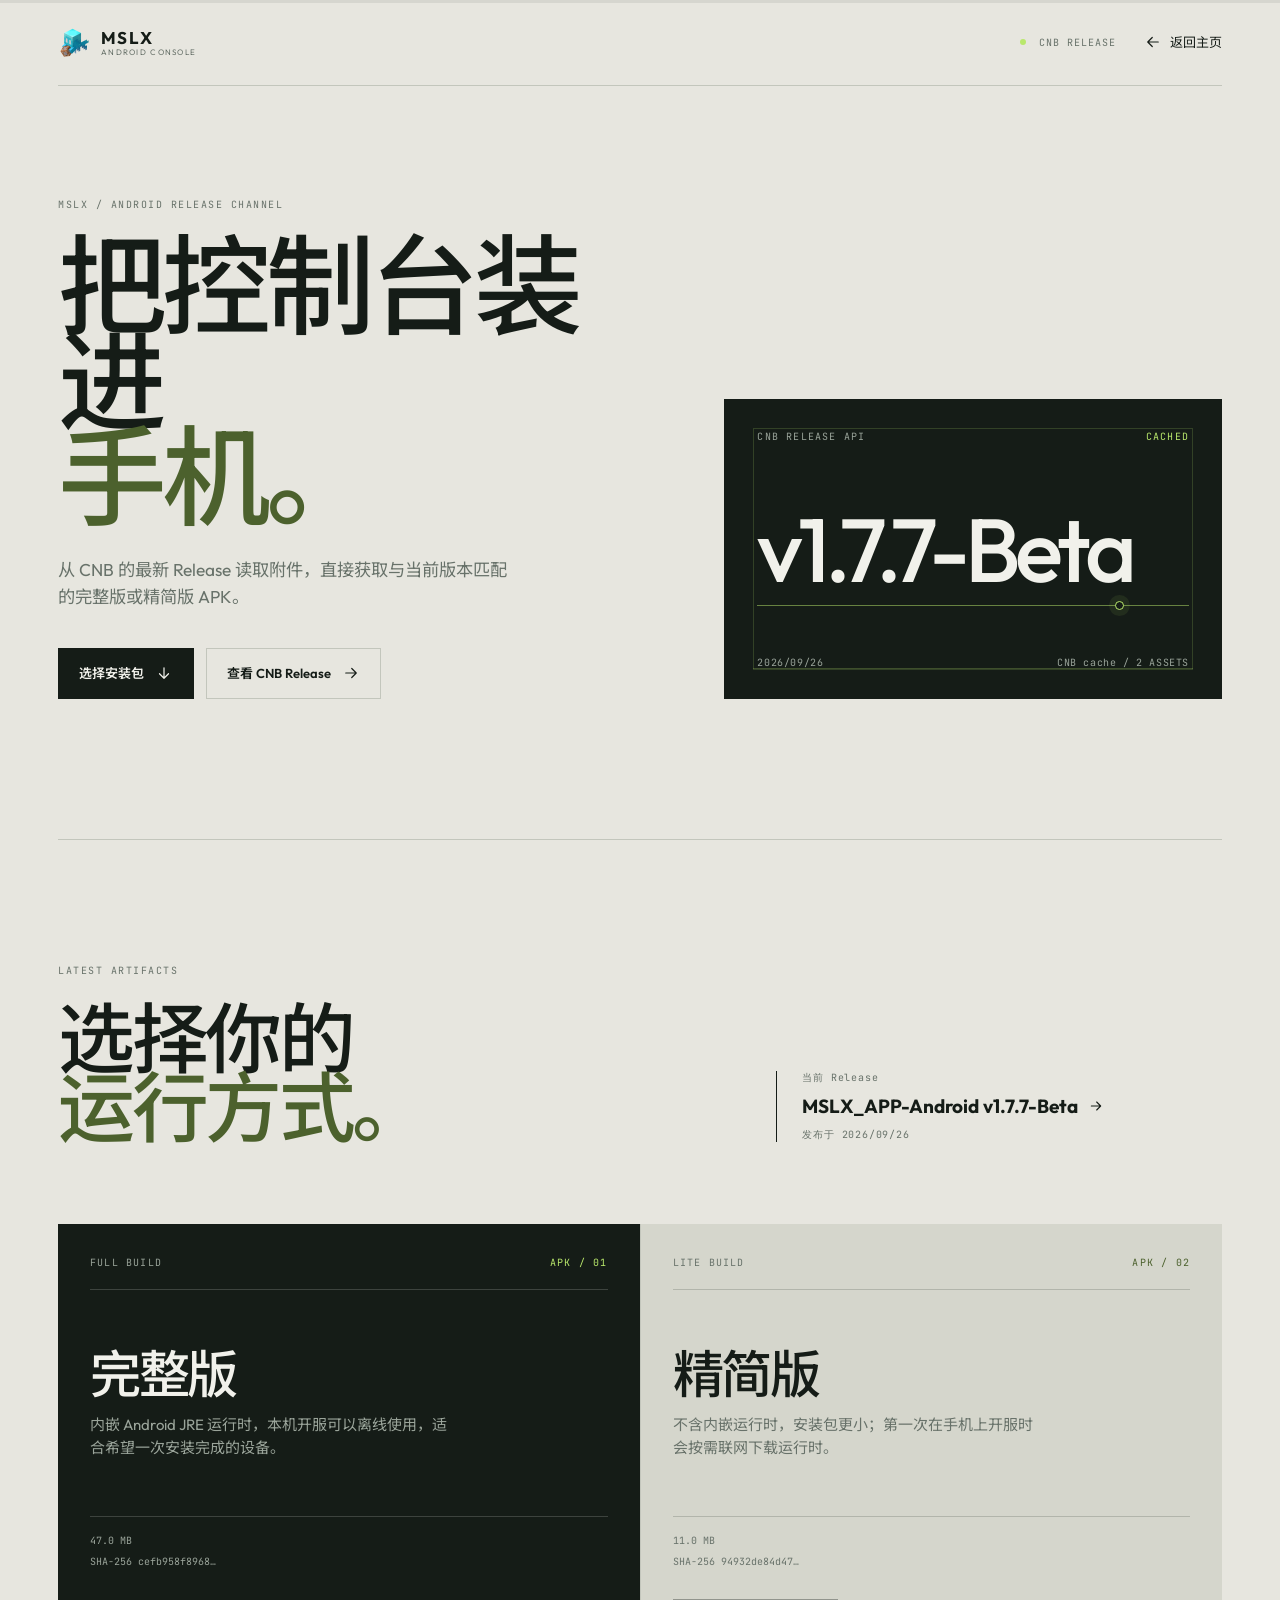
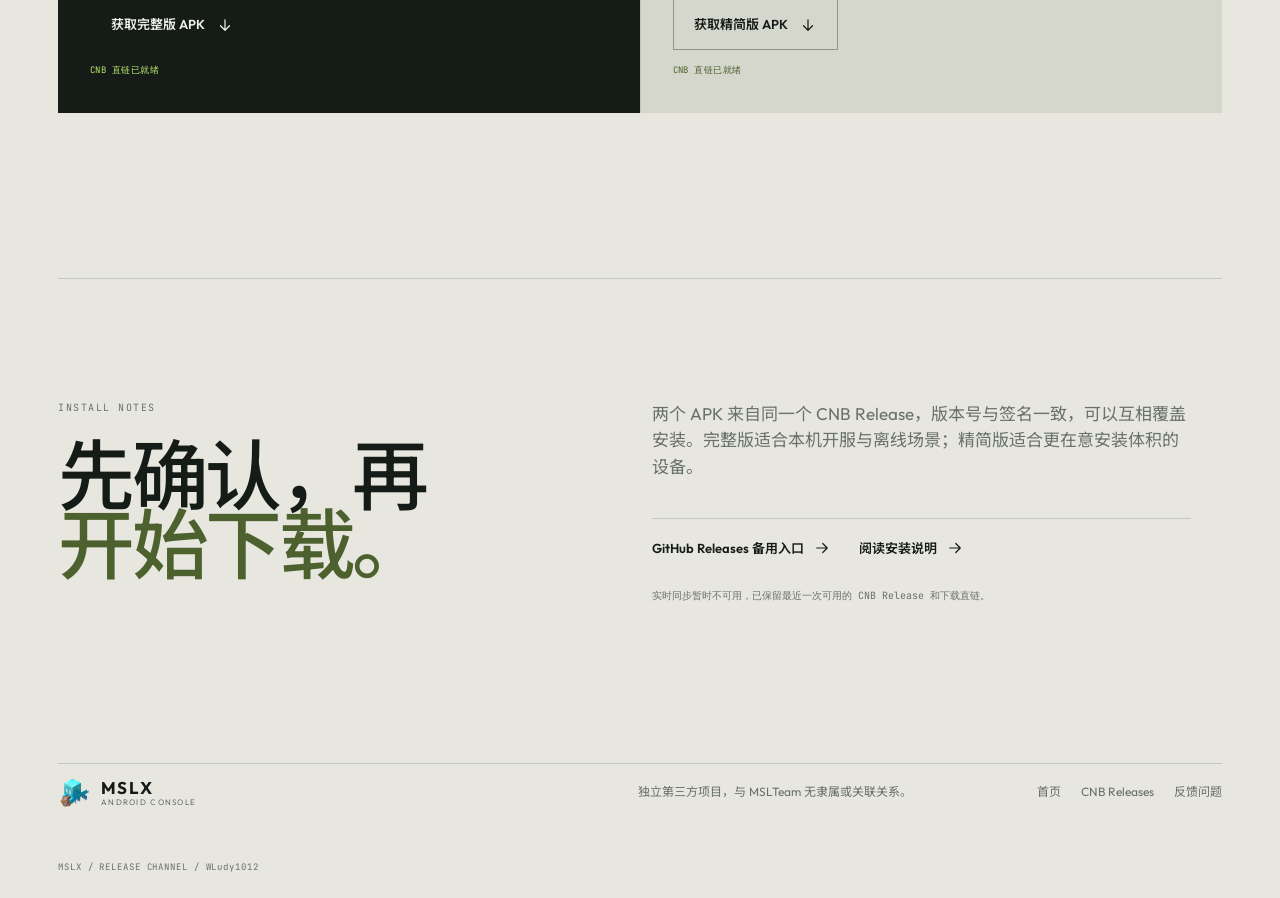
==== download.html @ 88570313 "feat: 优化下载页 Release 请求并完善静态站点" ====
<!doctype html>
<html lang="zh-CN">
  <head>
    <meta charset="utf-8">
    <meta name="viewport" content="width=device-width, initial-scale=1">
    <meta name="theme-color" content="#151c17">
    <meta name="description" content="从 CNB Release 获取 MSLX Android 最新完整版与精简版 APK。">
    <title>下载 MSLX Android · CNB Release</title>
    <link rel="preconnect" href="https://fonts.googleapis.com">
    <link rel="preconnect" href="https://fonts.gstatic.com" crossorigin>
    <link href="https://fonts.googleapis.com/css2?family=JetBrains+Mono:wght@400;500;600&family=Outfit:wght@400;500;600;700&family=Noto+Sans+SC:wght@400;500;700;900&display=swap" rel="stylesheet">
    <link rel="stylesheet" href="styles.css">
    <link rel="stylesheet" href="download.css">
  </head>
  <body class="site-booting download-page">
    <div class="boot-screen" data-loader aria-label="正在加载 MSLX Android 下载页" aria-live="polite">
      <div class="boot-shell">
        <div class="boot-topline"><span class="boot-brand"><img src="assets/mslx-logo.png" alt="MSLX"><b>MSLX / RELEASE CHANNEL</b></span><span data-boot-percent>000</span></div>
        <div class="boot-field" aria-hidden="true"><i></i><i></i><i></i><i></i><i></i><i></i><i></i><i></i><i></i><i></i><i></i><i></i></div>
        <div class="boot-bottomline"><span data-boot-status>mounting release channel</span><span>FETCH / VERIFY / INSTALL</span></div>
      </div>
    </div>
    <div class="scroll-progress" aria-hidden="true"><span></span></div>

    <header class="site-header download-header">
      <a class="brand" href="index.html" aria-label="返回 MSLX Android 首页"><img src="assets/mslx-logo.png" alt="MSLX"><span><b>MSLX</b><small>ANDROID CONSOLE</small></span></a>
      <div class="header-right"><span class="header-status"><i></i> CNB RELEASE</span><a class="header-link" href="index.html"><svg class="icon" viewBox="0 0 24 24" aria-hidden="true"><path d="M19 12H5M11 6l-6 6 6 6"/></svg>返回主页</a></div>
    </header>

    <main>
      <section class="download-hero section-shell" aria-labelledby="download-title">
        <div class="download-hero-copy">
          <p class="download-overline">MSLX / ANDROID RELEASE CHANNEL</p>
          <h1 id="download-title">把控制台装进<br><em>手机。</em></h1>
          <p class="download-lede">从 CNB 的最新 Release 读取附件，直接获取与当前版本匹配的完整版或精简版 APK。</p>
          <div class="download-hero-actions"><a class="action action-dark" href="#packages">选择安装包 <svg class="icon" viewBox="0 0 24 24" aria-hidden="true"><path d="M12 5v14M6 13l6 6 6-6"/></svg></a><a class="action action-line" href="https://cnb.cool/WLudy/MSLX_APP-Android/-/releases" target="_blank" rel="noreferrer">查看 CNB Release <svg class="icon" viewBox="0 0 24 24" aria-hidden="true"><path d="M5 12h14M13 6l6 6-6 6"/></svg></a></div>
        </div>
        <aside class="release-scan" aria-live="polite">
          <div class="release-scan-top"><span>CNB RELEASE API</span><b data-api-state>CONNECTING</b></div>
          <strong data-release-version>SYNCING</strong>
          <div class="release-scan-line"><i></i></div>
          <div class="release-scan-bottom"><span data-release-date>正在请求最新版本</span><span data-release-source>cnb.cool</span></div>
        </aside>
      </section>

      <section class="download-section section-shell" id="packages" aria-labelledby="packages-title">
        <div class="download-section-head"><div><p class="download-overline">LATEST ARTIFACTS</p><h2 id="packages-title">选择你的<br><em>运行方式。</em></h2></div><div class="release-summary"><span>当前 Release</span><a data-release-link href="https://cnb.cool/WLudy/MSLX_APP-Android/-/releases" target="_blank" rel="noreferrer"><b data-release-version-copy>等待版本</b><svg class="icon" viewBox="0 0 24 24" aria-hidden="true"><path d="M5 12h14M13 6l6 6-6 6"/></svg></a><small data-release-summary>CNB API 返回后显示发布时间</small></div></div>
        <div class="download-grid">
          <article class="download-card" data-artifact-card="full">
            <div class="download-card-top"><span>FULL BUILD</span><b>APK / 01</b></div>
            <h3>完整版</h3>
            <p>内嵌 Android JRE 运行时，本机开服可以离线使用，适合希望一次安装完成的设备。</p>
            <div class="asset-meta"><span data-asset-size>等待附件大小</span><span data-asset-hash>SHA-256 等待解析</span></div>
            <a class="action action-dark download-action" data-download-link="full" href="https://cnb.cool/WLudy/MSLX_APP-Android/-/releases" target="_blank" rel="noreferrer" aria-label="打开 CNB Release 下载完整版 APK"><span>获取完整版 APK</span><svg class="icon" viewBox="0 0 24 24" aria-hidden="true"><path d="M12 5v14M6 13l6 6 6-6"/></svg></a>
            <span class="download-status" data-asset-status>等待 CNB Release 数据</span>
          </article>
          <article class="download-card download-card-lite" data-artifact-card="lite">
            <div class="download-card-top"><span>LITE BUILD</span><b>APK / 02</b></div>
            <h3>精简版</h3>
            <p>不含内嵌运行时，安装包更小；第一次在手机上开服时会按需联网下载运行时。</p>
            <div class="asset-meta"><span data-asset-size>等待附件大小</span><span data-asset-hash>SHA-256 等待解析</span></div>
            <a class="action action-line download-action" data-download-link="lite" href="https://cnb.cool/WLudy/MSLX_APP-Android/-/releases" target="_blank" rel="noreferrer" aria-label="打开 CNB Release 下载精简版 APK"><span>获取精简版 APK</span><svg class="icon" viewBox="0 0 24 24" aria-hidden="true"><path d="M12 5v14M6 13l6 6 6-6"/></svg></a>
            <span class="download-status" data-asset-status>等待 CNB Release 数据</span>
          </article>
        </div>
      </section>

      <section class="download-notes section-shell" aria-labelledby="notes-title">
        <div><p class="download-overline">INSTALL NOTES</p><h2 id="notes-title">先确认，再<br><em>开始下载。</em></h2></div>
        <div class="download-note-copy"><p>两个 APK 来自同一个 CNB Release，版本号与签名一致，可以互相覆盖安装。完整版适合本机开服与离线场景；精简版适合更在意安装体积的设备。</p><div class="download-link-row"><a class="text-action" href="https://github.com/WLudy1012/MSLX_APP-Android/releases" target="_blank" rel="noreferrer">GitHub Releases 备用入口 <svg class="icon" viewBox="0 0 24 24" aria-hidden="true"><path d="M5 12h13M13 6l6 6-6 6"/></svg></a><a class="text-action" href="https://github.com/WLudy1012/MSLX_APP-Android/blob/main/README.md" target="_blank" rel="noreferrer">阅读安装说明 <svg class="icon" viewBox="0 0 24 24" aria-hidden="true"><path d="M5 12h13M13 6l6 6-6 6"/></svg></a></div><p class="download-api-note" data-api-note>页面会从 CNB Release API 读取最新附件信息。</p></div>
      </section>
    </main>

    <footer class="site-footer section-shell"><a class="brand" href="index.html" aria-label="回到 MSLX Android 首页"><img src="assets/mslx-logo.png" alt="MSLX"><span><b>MSLX</b><small>ANDROID CONSOLE</small></span></a><p>独立第三方项目，与 MSLTeam 无隶属或关联关系。</p><div class="footer-links"><a href="index.html">首页</a><a href="https://cnb.cool/WLudy/MSLX_APP-Android/-/releases" target="_blank" rel="noreferrer">CNB Releases</a><a href="https://github.com/WLudy1012/MSLX_APP-Android/issues" target="_blank" rel="noreferrer">反馈问题</a></div><span class="footer-note">MSLX / RELEASE CHANNEL / WLudy1012</span></footer>

    <script src="download.js"></script>
  </body>
</html>
---- styles.css ----
@import url('https://fonts.googleapis.com/css2?family=JetBrains+Mono:wght@400;500;600&family=Outfit:wght@400;500;600;700&family=Noto+Sans+SC:wght@400;500;700;900&display=swap');

:root {
  --paper: #e7e6df;
  --paper-bright: #f1f1eb;
  --paper-deep: #d5d6cc;
  --ink: #151c17;
  --ink-2: #1d271f;
  --ink-3: #29352c;
  --muted: #68726a;
  --muted-dark: #9aa49a;
  --rule: #c3c6bc;
  --rule-dark: rgba(241, 241, 235, .18);
  --signal: #b9e86c;
  --max: 1380px;
  --ease: cubic-bezier(.2, .8, .2, 1);
  --scroll-progress: 0;
}

* { box-sizing: border-box; }
html { scroll-behavior: smooth; scroll-padding-top: 18px; }
body { margin: 0; background: var(--paper); color: var(--ink); font-family: 'Outfit', 'Noto Sans SC', sans-serif; font-size: 16px; line-height: 1.55; overflow-x: hidden; }
body::selection { background: var(--signal); color: var(--ink); }
a { color: inherit; text-decoration: none; }
button { color: inherit; font: inherit; }
button, a { -webkit-tap-highlight-color: transparent; }
button:focus-visible, a:focus-visible { outline: 2px solid var(--signal); outline-offset: 5px; }
img { display: block; max-width: 100%; }
h1, h2, h3, p { margin-top: 0; }
h1, h2, h3 { letter-spacing: -.045em; }
.section-shell { width: min(var(--max), calc(100% - 116px)); margin-inline: auto; }
.icon { width: 18px; height: 18px; fill: none; stroke: currentColor; stroke-linecap: round; stroke-linejoin: round; stroke-width: 1.6; }
.reveal-ready { opacity: 0; transform: translateY(18px); transition: opacity .75s var(--ease), transform .75s var(--ease); transition-delay: var(--reveal-delay, 0ms); }
.reveal-ready.is-visible { opacity: 1; transform: none; }
.scroll-progress { position: fixed; top: 0; right: 0; left: 0; z-index: 140; height: 3px; pointer-events: none; background: rgba(21, 28, 23, .08); }
.scroll-progress span { display: block; width: 100%; height: 100%; transform: scaleX(var(--scroll-progress)); transform-origin: left center; background: var(--signal); }

.boot-screen { position: fixed; inset: 0; z-index: 100; display: grid; place-items: center; background: var(--ink); color: var(--paper-bright); animation: boot-fallback 3.2s 1.8s forwards; }
.site-booting { overflow-x: hidden; }
.site-booting .site-header, .site-booting main, .site-booting .site-footer { opacity: 0; transform: translateY(12px); }
.boot-shell { width: min(680px, calc(100% - 48px)); }
.boot-topline, .boot-bottomline { display: flex; align-items: center; justify-content: space-between; gap: 18px; color: var(--muted-dark); font: 10px/1.2 'JetBrains Mono', monospace; letter-spacing: .12em; text-transform: uppercase; }
.boot-brand { display: inline-flex; align-items: center; gap: 10px; color: var(--paper-bright); }
.boot-brand img { width: 25px; height: 25px; object-fit: contain; }
.boot-brand b { font-weight: 500; }
.boot-field { display: grid; grid-template-columns: repeat(12, 1fr); gap: 6px; height: 168px; margin: 28px 0 16px; padding: 12px; border: 1px solid var(--rule-dark); background: rgba(231, 230, 223, .04); }
.boot-field i { display: block; align-self: end; height: 36%; background: var(--signal); opacity: .26; animation: boot-bars 1.15s var(--ease) infinite alternate; }
.boot-field i:nth-child(2) { height: 66%; animation-delay: .1s; }.boot-field i:nth-child(3) { height: 45%; animation-delay: .17s; }.boot-field i:nth-child(4) { height: 82%; animation-delay: .26s; }.boot-field i:nth-child(5) { height: 53%; animation-delay: .34s; }.boot-field i:nth-child(6) { height: 92%; animation-delay: .43s; }.boot-field i:nth-child(7) { height: 42%; animation-delay: .51s; }.boot-field i:nth-child(8) { height: 72%; animation-delay: .6s; }.boot-field i:nth-child(9) { height: 31%; animation-delay: .68s; }.boot-field i:nth-child(10) { height: 61%; animation-delay: .77s; }.boot-field i:nth-child(11) { height: 47%; animation-delay: .85s; }.boot-field i:nth-child(12) { height: 76%; animation-delay: .93s; }
.boot-bottomline span:first-child { color: var(--signal); }
body.is-ready { overflow-x: hidden; }
body.is-ready .boot-screen { opacity: 0; visibility: hidden; pointer-events: none; transition: opacity .65s var(--ease), visibility .65s; animation: none; }
body.is-ready .site-header, body.is-ready main, body.is-ready .site-footer { opacity: 1; transform: none; transition: opacity .8s .12s var(--ease), transform .8s .12s var(--ease); }
@keyframes boot-bars { from { transform: scaleY(.72); opacity: .2; } to { transform: scaleY(1); opacity: .85; } }
@keyframes boot-fallback { to { opacity: 0; visibility: hidden; pointer-events: none; } }

.site-header { position: relative; z-index: 20; display: flex; align-items: center; justify-content: space-between; min-height: 86px; border-bottom: 1px solid var(--rule); width: min(var(--max), calc(100% - 116px)); margin-inline: auto; }
.brand { display: inline-flex; align-items: center; gap: 11px; min-height: 48px; }
.brand img { width: 32px; height: 32px; object-fit: contain; }
.brand span { display: grid; gap: 2px; line-height: 1; }
.brand b { font-size: 17px; font-weight: 700; letter-spacing: .08em; }
.brand small { color: var(--muted); font-size: 8px; letter-spacing: .16em; }
.desktop-nav { display: flex; align-items: center; gap: 35px; margin-left: 12%; }
.desktop-nav a, .header-link { color: var(--muted); font-size: 13px; transition: color .25s ease; }
.desktop-nav a:hover, .desktop-nav a.is-current, .header-link:hover { color: var(--ink); }
.header-right { display: flex; align-items: center; gap: 24px; }
.header-status { color: var(--muted); font: 10px 'JetBrains Mono', monospace; letter-spacing: .1em; }
.header-status i { display: inline-block; width: 6px; height: 6px; margin-right: 6px; border-radius: 50%; background: var(--signal); vertical-align: 1px; }
.header-link { display: inline-flex; align-items: center; gap: 8px; color: var(--ink); }
.menu-button { display: none; width: 46px; height: 46px; align-items: center; justify-content: center; flex-direction: column; gap: 6px; border: 1px solid var(--rule); background: transparent; cursor: pointer; }
.menu-button span { width: 17px; height: 1px; background: var(--ink); transition: transform .25s var(--ease); }
.menu-button.is-open span:first-child { transform: translateY(3.5px) rotate(45deg); }.menu-button.is-open span:last-child { transform: translateY(-3.5px) rotate(-45deg); }
.mobile-nav { display: none; }

.hero { display: grid; grid-template-columns: minmax(0, 1.02fr) minmax(400px, .98fr); align-items: center; gap: clamp(56px, 8vw, 142px); min-height: min(870px, calc(100dvh - 86px)); padding: 102px 0 132px; }
.hero-rule { display: flex; align-items: center; gap: 14px; margin-bottom: 30px; color: var(--muted); font: 10px 'JetBrains Mono', monospace; letter-spacing: .12em; }
.hero-rule span:first-child { display: block; width: 36px; height: 1px; background: var(--ink); }.hero-rule span:last-child { margin-left: auto; }
.hero h1 { max-width: 8.6ch; margin-bottom: 34px; font-size: clamp(4rem, 8.4vw, 8rem); font-weight: 500; line-height: .88; }
.hero h1 em, h2 em { color: #4c612d; font-style: normal; }
.hero-lede { max-width: 45ch; margin-bottom: 38px; color: var(--muted); font-size: clamp(1rem, 1.35vw, 1.2rem); }
.hero-actions { display: flex; flex-wrap: wrap; gap: 12px; }
.action { display: inline-flex; min-height: 51px; align-items: center; justify-content: center; gap: 11px; padding: 0 20px; border: 1px solid transparent; font-size: 13px; font-weight: 600; transition: transform .25s var(--ease), background .25s ease, color .25s ease, border-color .25s ease; }
.action:hover { transform: translateY(-3px); }.action:active { transform: translateY(-1px) scale(.985); }
.action-dark { background: var(--ink); color: var(--paper-bright); }.action-dark:hover { background: var(--ink-3); }
.action-line { border-color: var(--rule); color: var(--ink); }.action-line:hover { border-color: var(--ink); }
.hero-foot { display: flex; flex-wrap: wrap; gap: 15px 25px; margin-top: 58px; padding-top: 17px; border-top: 1px solid var(--rule); color: var(--muted); font: 10px 'JetBrains Mono', monospace; letter-spacing: .06em; }
.hero-visual { position: relative; padding: 0 0 42px 28px; }
.hero-image { position: relative; min-height: 625px; margin: 0; overflow: hidden; background: var(--ink); box-shadow: 28px 28px 0 rgba(21, 28, 23, .09); transform: translate3d(0, var(--hero-frame-shift, 0px), 0); will-change: transform; }
.hero-image img { width: 100%; height: 100%; min-height: 625px; object-fit: cover; filter: saturate(.72) contrast(1.08) brightness(.68); transform: translate3d(0, var(--hero-image-shift, 0px), 0) scale(calc(1.03 + var(--hero-image-scale, 0))); animation: image-settle 1.5s 1.2s var(--ease) forwards; will-change: transform; }
.image-overlay { position: absolute; inset: 0; background: linear-gradient(140deg, rgba(21, 28, 23, .08), rgba(21, 28, 23, .72)); }
.image-label { position: absolute; right: 26px; left: 26px; display: flex; align-items: center; justify-content: space-between; color: var(--paper-bright); font: 10px 'JetBrains Mono', monospace; letter-spacing: .12em; }.image-label-top { top: 26px; }.image-label-top span:last-child { color: var(--signal); }.image-label-bottom { bottom: 37%; padding-bottom: 15px; border-bottom: 1px solid rgba(241, 241, 235, .42); font-size: 13px; letter-spacing: .05em; }.image-label-bottom b { color: var(--signal); font-size: 10px; font-weight: 400; }
.hero-image figcaption { position: absolute; right: 26px; bottom: 25px; color: rgba(241, 241, 235, .67); font-size: 11px; }
.hero-signal { position: absolute; right: -5px; bottom: 0; display: grid; grid-template-columns: auto 1fr auto; align-items: center; gap: 10px; width: 250px; padding: 12px 14px; background: var(--ink); color: var(--paper-bright); font: 10px 'JetBrains Mono', monospace; transform: translate3d(0, var(--signal-shift, 0px), 0); will-change: transform; }.hero-signal strong { color: var(--signal); font-weight: 500; }.hero-signal i { display: block; width: 6px; height: 6px; border-radius: 50%; background: var(--signal); animation: signal-pulse 1.7s infinite; }.signal-code { grid-column: 1 / -1; color: var(--muted-dark); font-size: 8px; }
@keyframes image-settle { to { transform: scale(1); } } @keyframes signal-pulse { 50% { opacity: .28; transform: scale(.72); } }

.manifesto { display: grid; grid-template-columns: .42fr 1.1fr .7fr; gap: 45px; padding: 168px 0 185px; border-top: 1px solid var(--rule); }
.section-mark { display: flex; align-items: center; justify-content: space-between; width: 100%; max-width: 190px; color: var(--muted); font: 10px 'JetBrains Mono', monospace; letter-spacing: .1em; }.section-mark b { color: var(--ink); font-weight: 500; }
.manifesto-copy h2, .system h2, .operations h2, .modes h2, .console-heading h2, .cta h2 { margin-bottom: 29px; font-size: clamp(3rem, 6vw, 6.4rem); font-weight: 500; line-height: .91; }.manifesto-copy p { max-width: 42ch; color: var(--muted); font-size: 18px; }.manifesto-note { align-self: end; padding: 22px 0 0 25px; border-left: 1px solid var(--ink); }.manifesto-note span, .aside-label, .mode-label { color: var(--muted); font: 10px 'JetBrains Mono', monospace; letter-spacing: .14em; }.manifesto-note p { max-width: 25ch; margin: 16px 0 0; font-size: 14px; }

.dark-band { background: var(--ink); color: var(--paper-bright); }.system-inner, .modes-inner { padding-top: 150px; padding-bottom: 170px; }.system-head, .modes-head { display: grid; grid-template-columns: .42fr 1.58fr; gap: 45px; align-items: start; }.section-mark-light { color: var(--muted-dark); }.section-mark-light b { color: var(--signal); }.system h2, .modes h2 { margin-bottom: 26px; }.system-head p, .modes-head p { max-width: 40ch; margin: 0; color: var(--muted-dark); font-size: 17px; }
.system-grid { display: grid; grid-template-columns: 1.2fr .8fr; grid-template-rows: auto auto; gap: 1px; margin-top: 85px; background: var(--rule-dark); }.system-panel { min-height: 305px; padding: 32px; background: var(--ink-2); }.system-panel-large { grid-row: span 2; min-height: 615px; }.panel-top { display: flex; justify-content: space-between; margin-bottom: 63px; color: var(--muted-dark); font: 10px 'JetBrains Mono', monospace; letter-spacing: .12em; }.panel-top b { color: var(--signal); font-weight: 400; }.system-panel h3 { max-width: 17ch; margin-bottom: 15px; font-size: clamp(1.7rem, 2.8vw, 2.7rem); font-weight: 500; line-height: .98; }.system-panel p { max-width: 40ch; margin-bottom: 0; color: var(--muted-dark); font-size: 14px; }.panel-graphic { position: relative; height: 150px; margin-top: 52px; border-top: 1px solid var(--rule-dark); border-bottom: 1px solid var(--rule-dark); }.node { position: absolute; top: 61px; display: grid; width: 74px; height: 28px; place-items: center; border: 1px solid var(--signal); color: var(--signal); font: 9px 'JetBrains Mono', monospace; }.node-phone { left: 10%; }.node-daemon { right: 10%; }.link-line { position: absolute; top: 75px; left: 28%; width: 44%; height: 1px; background: var(--signal); transform-origin: left; }.link-one { transform: rotate(-17deg); opacity: .35; }.link-two { transform: rotate(0); opacity: .72; }.link-three { transform: rotate(17deg); opacity: .22; }.graphic-readout { position: absolute; right: 0; bottom: 14px; color: var(--muted-dark); font: 9px 'JetBrains Mono', monospace; }.panel-list { display: grid; gap: 10px; margin-top: 38px; color: var(--paper-bright); font: 10px 'JetBrains Mono', monospace; }.panel-list span { display: flex; align-items: center; gap: 10px; }.panel-list i { display: block; width: 6px; height: 6px; background: var(--signal); }.panel-readout { display: flex; justify-content: space-between; gap: 15px; margin-top: 37px; padding-top: 15px; border-top: 1px solid var(--rule-dark); color: var(--muted-dark); font: 9px 'JetBrains Mono', monospace; }.panel-readout b { color: var(--signal); font-weight: 400; }

.operations { display: grid; grid-template-columns: .72fr 1.28fr; gap: 110px; padding: 167px 0 188px; }.operations-intro { position: sticky; top: 100px; align-self: start; }.operations-intro h2 { margin-top: 74px; }.operations-intro p { max-width: 26ch; margin-bottom: 30px; color: var(--muted); }.text-action { display: inline-flex; align-items: center; gap: 9px; color: var(--ink); font-size: 13px; font-weight: 600; }.text-action:hover .icon { transform: translateX(4px); }.text-action .icon { transition: transform .25s var(--ease); }.operation-list { border-top: 1px solid var(--rule); }.operation-row { display: grid; grid-template-columns: 42px 1fr 190px; gap: 24px; min-height: 250px; padding: 28px 0; border-bottom: 1px solid var(--rule); }.operation-number { color: #637e38; font: 11px 'JetBrains Mono', monospace; }.operation-copy > span { color: var(--muted); font: 10px 'JetBrains Mono', monospace; letter-spacing: .14em; }.operation-copy h3 { margin: 19px 0 14px; font-size: clamp(1.6rem, 2.7vw, 2.6rem); font-weight: 500; line-height: .98; }.operation-copy p { max-width: 38ch; margin: 0; color: var(--muted); font-size: 14px; }.operation-meter, .operation-terminal, .operation-local { align-self: center; border-left: 1px solid var(--rule); padding-left: 18px; }.operation-meter { display: grid; grid-template-columns: repeat(3, 1fr); gap: 5px; }.operation-meter i { height: 40px; background: var(--ink); }.operation-meter i:nth-child(2) { opacity: .6; }.operation-meter i:nth-child(3) { opacity: .25; }.operation-meter b { grid-column: 1 / -1; margin-top: 6px; color: var(--muted); font: 9px 'JetBrains Mono', monospace; font-weight: 400; }.operation-terminal { display: grid; gap: 10px; color: var(--muted); font: 10px 'JetBrains Mono', monospace; }.operation-terminal b { color: #5c7d32; font-weight: 400; }.operation-local { display: flex; align-items: center; gap: 8px; color: var(--muted); font: 10px 'JetBrains Mono', monospace; }.operation-local i { width: 7px; height: 7px; border-radius: 50%; background: var(--signal); }.operation-local b { color: #5c7d32; font-weight: 400; }
[data-scroll-speed] { transform: translate3d(0, var(--scroll-offset, 0px), 0); will-change: transform; }

.modes-inner { padding-bottom: 166px; }.mode-switcher { display: flex; gap: 1px; margin-top: 75px; border-bottom: 1px solid var(--rule-dark); }.mode-tab { min-height: 52px; padding: 0 22px; border: 1px solid transparent; border-bottom: 0; background: transparent; color: var(--muted-dark); font: 10px 'JetBrains Mono', monospace; letter-spacing: .12em; cursor: pointer; }.mode-tab:hover { color: var(--paper-bright); }.mode-tab.is-active { border-color: var(--rule-dark); background: var(--ink-2); color: var(--signal); }.mode-panels { background: var(--ink-2); }.mode-panel { display: grid; grid-template-columns: .72fr 1.28fr; align-items: center; gap: 82px; min-height: 390px; padding: 50px; }.mode-panel[hidden] { display: none; }.mode-panel h3 { margin: 18px 0 15px; font-size: clamp(2rem, 3.6vw, 3.7rem); font-weight: 500; line-height: .96; }.mode-panel p { max-width: 43ch; margin-bottom: 24px; color: var(--muted-dark); font-size: 15px; }.mode-panel ul { display: flex; flex-wrap: wrap; gap: 7px 20px; padding: 0; margin: 0; color: var(--paper-bright); font: 10px 'JetBrains Mono', monospace; list-style: none; }.mode-panel li::before { content: '—'; margin-right: 7px; color: var(--signal); }.mode-panel-art { position: relative; min-height: 230px; border: 1px solid var(--rule-dark); overflow: hidden; }.mode-panel-art span, .mode-panel-art b, .mode-panel-art strong { position: absolute; color: var(--signal); font: 10px 'JetBrains Mono', monospace; font-weight: 400; }.mode-panel-art span { top: 25px; left: 25px; }.mode-panel-art b { right: 25px; bottom: 25px; }.mode-panel-art strong { top: 50%; left: 50%; transform: translate(-50%, -50%); font-size: 20px; letter-spacing: .1em; }.mode-panel-art i { position: absolute; top: 50%; left: 20%; width: 60%; height: 1px; background: var(--signal); }.mode-panel-art i::after { content: ''; position: absolute; top: -4px; right: 0; width: 9px; height: 9px; border: 1px solid var(--signal); border-radius: 50%; background: var(--ink-2); }.local-art { background: repeating-linear-gradient(90deg, transparent 0, transparent 49px, rgba(241, 241, 235, .04) 50px); }.remote-art::before, .local-art::before { content: ''; position: absolute; inset: 29px; border: 1px solid rgba(185, 232, 108, .22); }.local-art i { width: 38%; left: 31%; transform: rotate(-90deg); }.local-art i::after { right: 0; }

.console-section { padding: 168px 0 185px; }.console-heading { display: grid; grid-template-columns: .42fr 1.58fr; gap: 45px; }.console-heading h2 { margin-bottom: 24px; }.console-heading p { max-width: 40ch; margin: 0; color: var(--muted); font-size: 17px; }.console-layout { display: grid; grid-template-columns: 1.3fr .7fr; gap: 74px; align-items: center; margin-top: 85px; }.console-window { overflow: hidden; border: 1px solid #354238; background: var(--ink); color: var(--paper-bright); box-shadow: 18px 18px 0 rgba(21, 28, 23, .08); }.console-window-top { display: flex; align-items: center; justify-content: space-between; min-height: 46px; padding: 0 18px; border-bottom: 1px solid #354238; color: var(--muted-dark); font: 9px 'JetBrains Mono', monospace; letter-spacing: .08em; }.console-window-top > span:first-child { display: flex; gap: 5px; }.console-window-top i { display: block; width: 7px; height: 7px; border-radius: 50%; background: var(--muted-dark); opacity: .7; }.console-window-top > span:last-child { color: var(--signal); }.console-lines { min-height: 275px; padding: 28px 24px; font: 11px/2 'JetBrains Mono', monospace; }.console-lines p { margin: 0; color: #aab2a8; }.console-lines p > span { margin-right: 13px; color: #6e7f70; }.console-lines p b { color: var(--signal); font-weight: 400; }.console-lines .console-cursor { color: var(--paper-bright); }.console-cursor i { display: inline-block; width: 7px; height: 14px; margin-left: 4px; background: var(--signal); vertical-align: -2px; animation: cursor-blink 1s steps(1) infinite; }.console-input { display: flex; align-items: center; gap: 10px; min-height: 48px; padding: 0 24px; border-top: 1px solid #354238; color: var(--muted-dark); font: 10px 'JetBrains Mono', monospace; }.console-input > span:first-child { color: var(--signal); }.console-input b { margin-left: auto; color: var(--muted-dark); font-weight: 400; }.console-aside { padding-left: 27px; border-left: 1px solid var(--rule); }.console-aside h3 { margin: 19px 0 15px; font-size: clamp(1.9rem, 3vw, 3.4rem); font-weight: 500; line-height: .97; }.console-aside > p { max-width: 31ch; color: var(--muted); font-size: 14px; }.aside-facts { display: grid; gap: 18px; margin-top: 42px; }.aside-facts span { display: flex; align-items: baseline; gap: 10px; }.aside-facts b { color: #5c7d32; font: 11px 'JetBrains Mono', monospace; }.aside-facts small { color: var(--muted); font-size: 11px; }.aside-label { color: var(--muted); }
@keyframes cursor-blink { 50% { opacity: 0; } }

.cta { display: grid; grid-template-columns: .42fr 1.08fr .72fr; gap: 45px; align-items: end; padding: 125px 0 143px; border-top: 1px solid var(--rule); }.cta-rule { align-self: stretch; width: 1px; background: var(--ink); }.cta h2 { margin-bottom: 25px; }.cta-copy > p:last-child { max-width: 38ch; margin: 0; color: var(--muted); font-size: 15px; }.cta-actions { display: flex; flex-direction: column; align-items: flex-start; gap: 10px; }
.site-footer { display: grid; grid-template-columns: 1fr 1fr auto; align-items: center; gap: 35px; min-height: 135px; border-top: 1px solid var(--rule); }.site-footer p { margin: 0; color: var(--muted); font-size: 12px; text-align: center; }.footer-links { display: flex; gap: 20px; color: var(--muted); font-size: 12px; }.footer-links a:hover { color: var(--ink); }.footer-note { grid-column: 1 / -1; padding-bottom: 21px; color: var(--muted); font: 9px 'JetBrains Mono', monospace; letter-spacing: .1em; }

@media (max-width: 1100px) {
  .section-shell, .site-header { width: min(var(--max), calc(100% - 72px)); }
  .hero { gap: 56px; }.hero h1 { font-size: clamp(4rem, 8vw, 6.6rem); }.hero-image, .hero-image img { min-height: 550px; }
  .operations { gap: 60px; }.console-layout { gap: 45px; }.system-grid { grid-template-columns: 1fr 1fr; }.system-panel-large { grid-row: auto; grid-column: span 2; min-height: 480px; }
  .cta { grid-template-columns: .32fr 1.1fr .58fr; }
}

@media (max-width: 760px) {
  .section-shell, .site-header { width: calc(100% - 36px); }.site-header { min-height: 75px; }.desktop-nav, .header-status, .header-link { display: none; }.menu-button { display: flex; }.mobile-nav { position: absolute; top: 75px; right: 0; left: 0; display: grid; max-height: 0; overflow: hidden; border-bottom: 0 solid var(--rule); background: var(--paper); transition: max-height .35s var(--ease), border-bottom-width .35s ease; }.mobile-nav.is-open { max-height: 300px; border-bottom-width: 1px; }.mobile-nav a { min-height: 54px; padding: 16px 0; border-bottom: 1px solid var(--rule); color: var(--muted); }.mobile-nav a:last-child { color: var(--ink); }
  .hero { display: block; min-height: auto; padding: 70px 0 115px; }.hero-rule { gap: 9px; font-size: 8px; }.hero-rule span:last-child { display: none; }.hero h1 { max-width: 7.5ch; margin-bottom: 26px; font-size: clamp(3.7rem, 18vw, 6rem); }.hero-lede { max-width: 39ch; font-size: 1rem; }.hero-foot { margin-top: 45px; font-size: 9px; }.hero-visual { margin-top: 60px; padding: 0 0 38px; }.hero-image, .hero-image img { min-height: 465px; }.hero-signal { right: -4px; width: 220px; }.image-label-bottom { bottom: 32%; }
  .manifesto { display: block; padding: 115px 0 128px; }.manifesto-copy { margin-top: 65px; }.manifesto-copy h2, .system h2, .operations h2, .modes h2, .console-heading h2, .cta h2 { font-size: clamp(3.1rem, 15vw, 5.5rem); }.manifesto-copy p { font-size: 16px; }.manifesto-note { margin-top: 58px; }.manifesto-note p { max-width: 34ch; }
  .system-inner, .modes-inner { padding-top: 108px; padding-bottom: 118px; }.system-head, .modes-head, .console-heading { display: block; }.system-head > div:last-child, .modes-head > div:last-child, .console-heading > div:last-child { margin-top: 58px; }.system-head p, .modes-head p, .console-heading p { font-size: 16px; }.system-grid { display: block; margin-top: 60px; }.system-panel, .system-panel-large { min-height: auto; padding: 25px; }.system-panel + .system-panel { border-top: 1px solid var(--rule-dark); }.panel-top { margin-bottom: 45px; }.panel-graphic { margin-top: 42px; }
  .operations { display: block; padding: 112px 0 128px; }.operations-intro { position: static; }.operations-intro h2 { margin-top: 61px; }.operations-intro p { max-width: 32ch; }.operation-list { margin-top: 62px; }.operation-row { grid-template-columns: 31px 1fr; gap: 14px; min-height: 0; padding: 25px 0 34px; }.operation-copy h3 { margin-top: 15px; font-size: 2rem; }.operation-copy p { font-size: 14px; }.operation-meter, .operation-terminal, .operation-local { grid-column: 2; margin-top: 10px; padding-top: 17px; padding-left: 0; border-top: 1px solid var(--rule); border-left: 0; }
  .mode-switcher { margin-top: 58px; overflow-x: auto; }.mode-tab { min-width: max-content; padding-inline: 14px; font-size: 9px; }.mode-panel { display: block; min-height: auto; padding: 25px; }.mode-panel-art { min-height: 190px; margin-bottom: 45px; }.mode-panel h3 { font-size: 2.35rem; }.mode-panel p { font-size: 14px; }.mode-panel ul { display: grid; gap: 9px; }
  .console-section { padding: 112px 0 128px; }.console-layout { display: block; margin-top: 58px; }.console-window { box-shadow: 10px 10px 0 rgba(21, 28, 23, .08); }.console-lines { min-height: 300px; padding: 22px 16px; font-size: 9px; line-height: 2.1; overflow-x: auto; }.console-lines p { min-width: 420px; }.console-input { padding-inline: 16px; }.console-aside { margin-top: 57px; padding: 25px 0 0; border-top: 1px solid var(--rule); border-left: 0; }.console-aside h3 { font-size: 2.45rem; }
  .cta { display: block; padding: 95px 0 115px; }.cta-rule { display: none; }.cta-copy { margin-top: 60px; }.cta h2 { font-size: clamp(3.2rem, 15vw, 5.3rem); }.cta-actions { align-items: flex-start; margin-top: 44px; }.site-footer { display: flex; flex-wrap: wrap; gap: 22px; padding: 35px 0 24px; }.site-footer p { order: 3; width: 100%; text-align: left; }.footer-links { gap: 14px; }.footer-note { width: 100%; padding-bottom: 0; }
}

@media (prefers-reduced-motion: reduce) {
  html { scroll-behavior: auto; }
  *, *::before, *::after { animation-duration: .01ms !important; animation-iteration-count: 1 !important; scroll-behavior: auto !important; transition-duration: .01ms !important; }
}
---- download.css ----
.download-page .site-header { min-height: 86px; }
.download-header { position: relative; }
.download-header .header-right { gap: 28px; }
.download-hero { display: grid; grid-template-columns: 1.05fr .95fr; align-items: end; gap: 10%; min-height: 650px; padding-top: 112px; padding-bottom: 140px; }
.download-overline { margin-bottom: 27px; color: var(--muted); font: 10px 'JetBrains Mono', monospace; letter-spacing: .15em; }
.download-hero h1 { max-width: 8.5ch; margin: 0 0 32px; font-size: clamp(4.2rem, 8.5vw, 8rem); font-weight: 500; line-height: .88; }
.download-hero h1 em, .download-section h2 em, .download-notes h2 em { color: #4c612d; font-style: normal; }
.download-lede { max-width: 42ch; margin-bottom: 37px; color: var(--muted); font-size: clamp(1rem, 1.35vw, 1.2rem); }
.download-hero-actions { display: flex; flex-wrap: wrap; gap: 12px; }
.release-scan { position: relative; min-height: 300px; padding: 30px 32px; border: 1px solid var(--ink); background: var(--ink); color: var(--paper-bright); overflow: hidden; }
.release-scan::before, .release-scan::after { position: absolute; content: ''; pointer-events: none; }
.release-scan::before { inset: 28px; border: 1px solid rgba(185, 232, 108, .18); }
.release-scan::after { right: 28px; bottom: 29px; left: 28px; height: 1px; background: rgba(185, 232, 108, .25); }
.release-scan-top, .release-scan-bottom { position: relative; z-index: 1; display: flex; align-items: center; justify-content: space-between; gap: 16px; color: var(--muted-dark); font: 10px 'JetBrains Mono', monospace; letter-spacing: .12em; }
.release-scan-top b { color: var(--signal); font-weight: 400; }
.release-scan > strong { position: absolute; top: 50%; left: 32px; z-index: 1; color: var(--paper-bright); font: 500 clamp(3.6rem, 7vw, 6.4rem)/.9 'Outfit', sans-serif; letter-spacing: -.06em; transform: translateY(-50%); }
.release-scan-line { position: absolute; top: 50%; right: 32px; left: 32px; height: 1px; background: rgba(185, 232, 108, .5); transform: translateY(56px); }
.release-scan-line i { position: absolute; top: -4px; right: 15%; width: 9px; height: 9px; border: 1px solid var(--signal); border-radius: 50%; background: var(--ink); box-shadow: 0 0 0 6px rgba(185, 232, 108, .08); animation: scan-pulse 1.8s ease-in-out infinite; }
.release-scan-bottom { position: absolute; right: 32px; bottom: 29px; left: 32px; letter-spacing: .06em; }
@keyframes scan-pulse { 50% { transform: scale(.65); opacity: .45; } }

.download-section { padding-top: 124px; padding-bottom: 165px; border-top: 1px solid var(--rule); }
.download-section-head { display: grid; grid-template-columns: 1.2fr .8fr; align-items: end; gap: 50px; }
.download-section-head h2, .download-notes h2 { margin: 0; font-size: clamp(3.5rem, 6vw, 6.4rem); font-weight: 500; line-height: .9; }
.release-summary { display: grid; justify-items: start; gap: 7px; padding-left: 25px; border-left: 1px solid var(--ink); }
.release-summary > span, .release-summary small { color: var(--muted); font: 10px 'JetBrains Mono', monospace; letter-spacing: .08em; }
.release-summary a { display: inline-flex; align-items: center; gap: 10px; font-size: 19px; font-weight: 500; }
.release-summary a:hover { color: #4c612d; }
.release-summary .icon { width: 16px; height: 16px; }
.download-grid { display: grid; grid-template-columns: 1fr 1fr; gap: 1px; margin-top: 82px; background: var(--rule); }
.download-card { min-height: 470px; padding: 32px; background: var(--ink); color: var(--paper-bright); }
.download-card-lite { background: var(--paper-deep); color: var(--ink); }
.download-card-top { display: flex; align-items: center; justify-content: space-between; padding-bottom: 20px; border-bottom: 1px solid var(--rule-dark); color: var(--muted-dark); font: 10px 'JetBrains Mono', monospace; letter-spacing: .12em; }
.download-card-lite .download-card-top { border-color: rgba(21, 28, 23, .18); color: var(--muted); }
.download-card-top b { color: var(--signal); font-weight: 400; }
.download-card-lite .download-card-top b { color: #4c612d; }
.download-card h3 { margin: 61px 0 16px; font-size: clamp(2.5rem, 4vw, 4.3rem); font-weight: 500; line-height: .9; }
.download-card p { max-width: 36ch; min-height: 72px; margin-bottom: 31px; color: var(--muted-dark); font-size: 15px; }
.download-card-lite p { color: var(--muted); }
.asset-meta { display: grid; gap: 7px; padding-top: 17px; border-top: 1px solid var(--rule-dark); color: var(--muted-dark); font: 10px/1.4 'JetBrains Mono', monospace; }
.download-card-lite .asset-meta { border-color: rgba(21, 28, 23, .18); color: var(--muted); }
.download-action { margin-top: 30px; }
.download-card-lite .download-action { border-color: rgba(21, 28, 23, .35); }
.download-status { display: block; min-height: 17px; margin-top: 14px; color: var(--muted-dark); font: 9px 'JetBrains Mono', monospace; letter-spacing: .05em; }
.download-card-lite .download-status { color: var(--muted); }
.download-status.is-ready { color: var(--signal); }
.download-card-lite .download-status.is-ready { color: #4c612d; }
.download-action[aria-disabled="true"] { opacity: .62; }
.download-action[aria-disabled="true"]:focus { outline-color: var(--muted); }

.download-notes { display: grid; grid-template-columns: .9fr 1.1fr; gap: 11%; padding-top: 122px; padding-bottom: 160px; border-top: 1px solid var(--rule); }
.download-note-copy { align-self: end; max-width: 49ch; }
.download-note-copy > p:first-child { margin: 0; color: var(--muted); font-size: 17px; }
.download-link-row { display: flex; flex-wrap: wrap; gap: 18px 28px; margin-top: 38px; padding-top: 19px; border-top: 1px solid var(--rule); }
.download-link-row .text-action { font-size: 13px; }
.download-api-note { margin: 31px 0 0 !important; color: var(--muted) !important; font: 10px 'JetBrains Mono', monospace; }

@media (max-width: 900px) {
  .download-hero { gap: 55px; }
  .download-section-head { grid-template-columns: 1fr .8fr; }
  .download-notes { gap: 55px; }
}

@media (max-width: 760px) {
  .download-page .site-header { min-height: 75px; }
  .download-header .header-status { display: none; }
  .download-header .header-right { gap: 0; }
  .download-hero { display: block; min-height: auto; padding-top: 72px; padding-bottom: 112px; }
  .download-hero h1 { max-width: 7.5ch; font-size: clamp(3.7rem, 18vw, 6rem); }
  .download-lede { max-width: 38ch; }
  .release-scan { min-height: 240px; margin-top: 63px; padding: 24px; }
  .release-scan::before { inset: 23px; }
  .release-scan > strong { left: 24px; font-size: 4rem; }
  .release-scan-line { right: 24px; left: 24px; }
  .release-scan-bottom { right: 24px; bottom: 23px; left: 24px; font-size: 9px; }
  .download-section { padding-top: 104px; padding-bottom: 123px; }
  .download-section-head { display: block; }
  .release-summary { margin-top: 58px; }
  .download-grid { display: block; margin-top: 59px; }
  .download-card { min-height: auto; padding: 26px; }
  .download-card + .download-card { border-top: 1px solid var(--rule-dark); }
  .download-card-lite + .download-card { border-color: var(--rule); }
  .download-card h3 { margin-top: 48px; font-size: 3.25rem; }
  .download-card p { min-height: 0; }
  .download-notes { display: block; padding-top: 104px; padding-bottom: 123px; }
  .download-note-copy { margin-top: 58px; }
}

@media (prefers-reduced-motion: reduce) {
  .release-scan-line i { animation: none; }
}
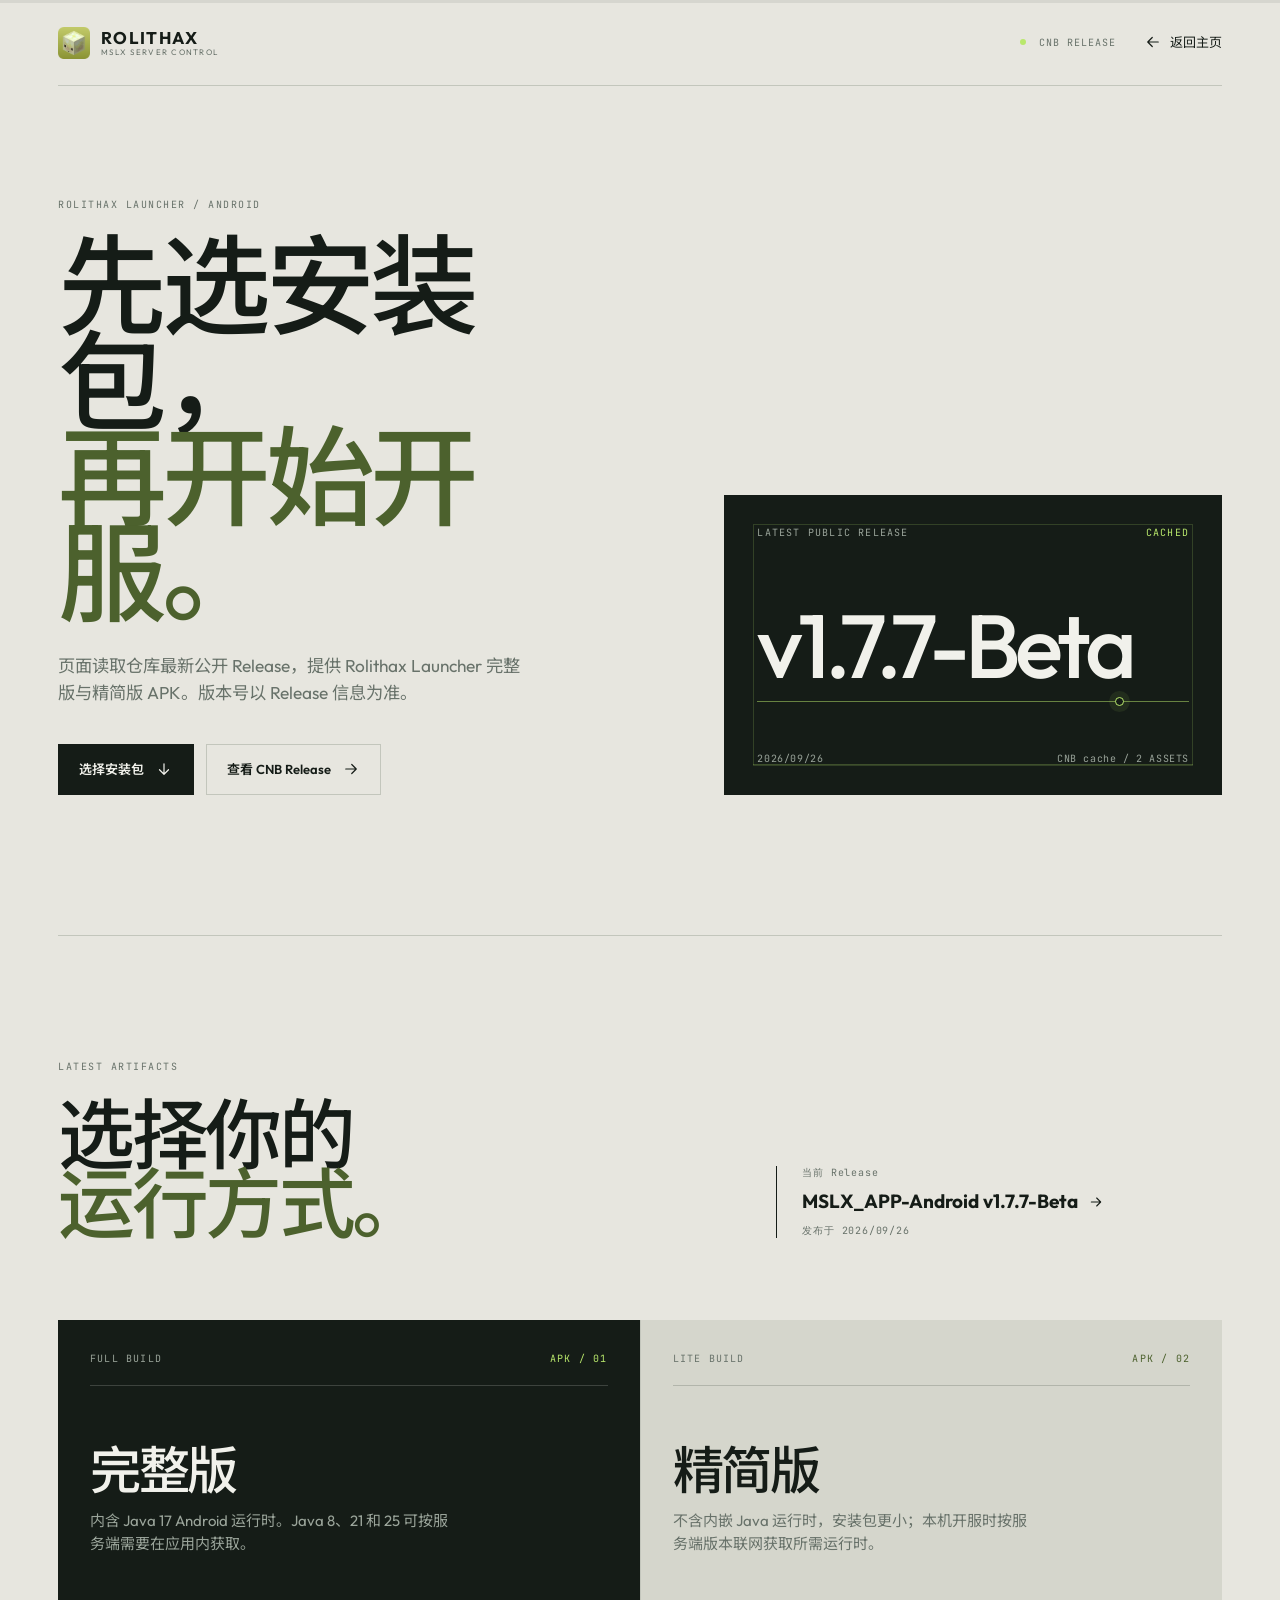
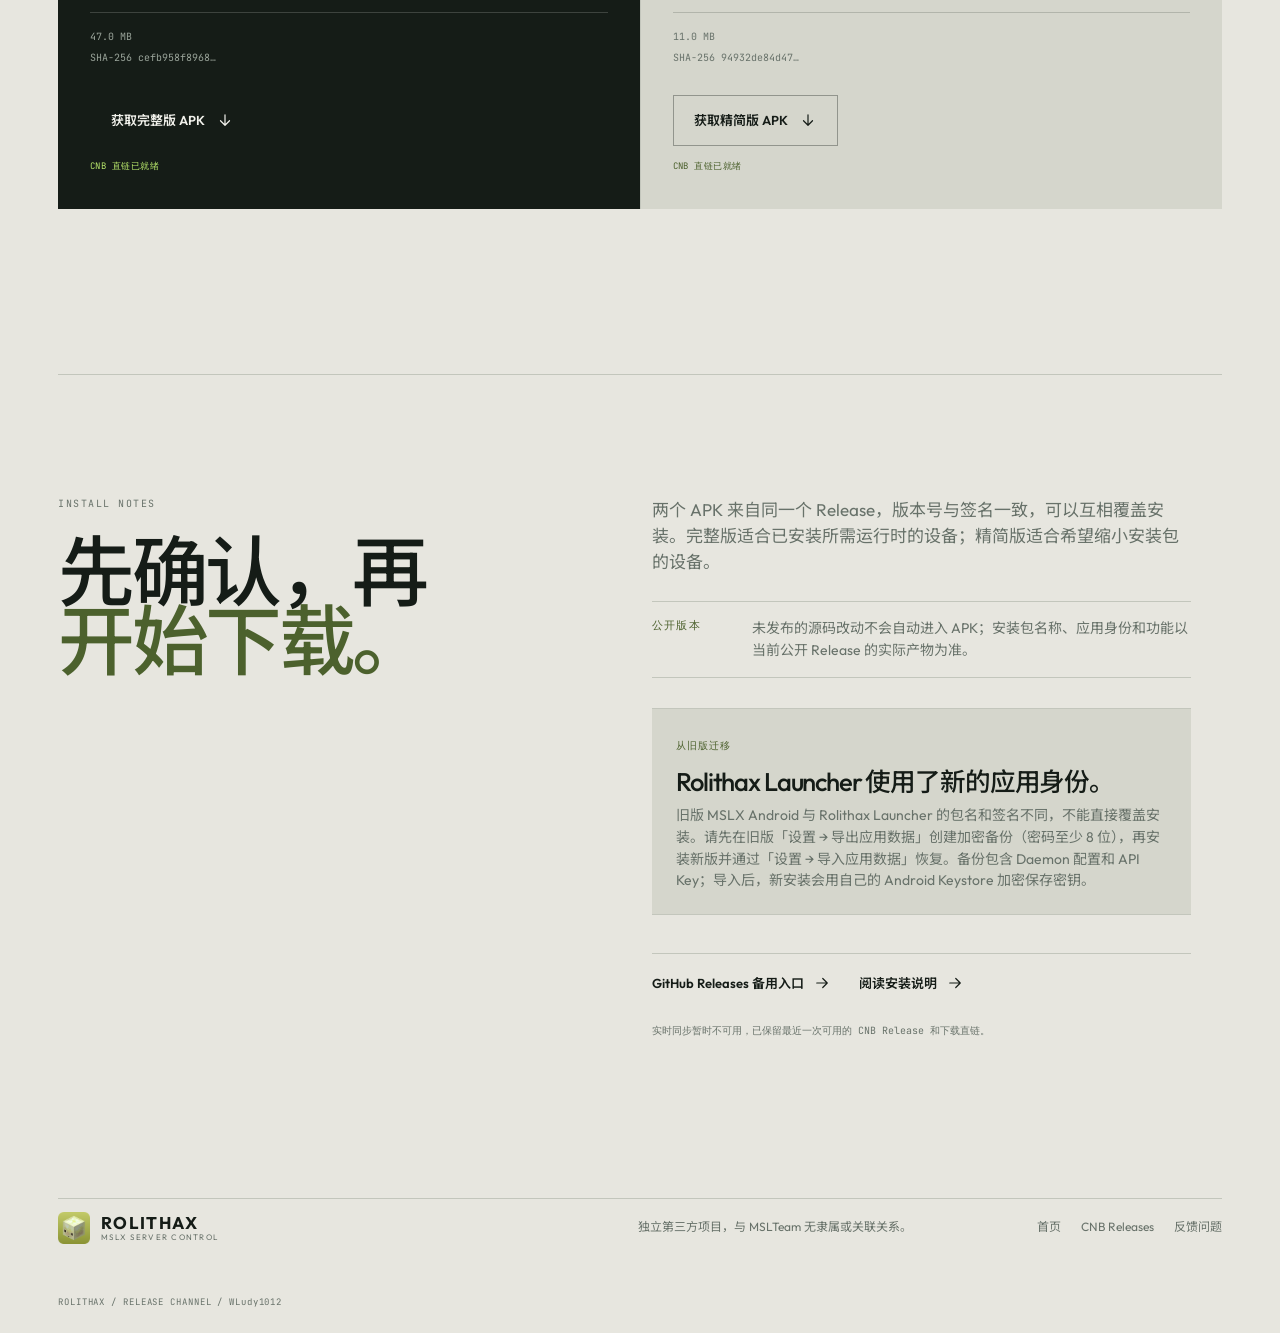
==== commit 4f5cf296: "feat: 同步 Rolithax 产品信息与迁移说明" ====
--- a/download.html
+++ b/download.html
@@ -4,8 +4,8 @@
     <meta charset="utf-8">
     <meta name="viewport" content="width=device-width, initial-scale=1">
     <meta name="theme-color" content="#151c17">
-    <meta name="description" content="从 CNB Release 获取 MSLX Android 最新完整版与精简版 APK。">
-    <title>下载 MSLX Android · CNB Release</title>
+    <meta name="description" content="下载 Rolithax Launcher Android 客户端。页面读取最新公开 Release，并提供完整版与精简版 APK。">
+    <title>下载 Rolithax Launcher · Android APK</title>
     <link rel="preconnect" href="https://fonts.googleapis.com">
     <link rel="preconnect" href="https://fonts.gstatic.com" crossorigin>
     <link href="https://fonts.googleapis.com/css2?family=JetBrains+Mono:wght@400;500;600&family=Outfit:wght@400;500;600;700&family=Noto+Sans+SC:wght@400;500;700;900&display=swap" rel="stylesheet">
@@ -13,9 +13,9 @@
     <link rel="stylesheet" href="download.css">
   </head>
   <body class="site-booting download-page">
-    <div class="boot-screen" data-loader aria-label="正在加载 MSLX Android 下载页" aria-live="polite">
+    <div class="boot-screen" data-loader aria-label="正在加载 Rolithax Launcher 下载页" aria-live="polite">
       <div class="boot-shell">
-        <div class="boot-topline"><span class="boot-brand"><img src="assets/mslx-logo.png" alt="MSLX"><b>MSLX / RELEASE CHANNEL</b></span><span data-boot-percent>000</span></div>
+        <div class="boot-topline"><span class="boot-brand"><img src="assets/rolithax-logo.png" alt="Rolithax Launcher"><b>ROLITHAX / RELEASE CHANNEL</b></span><span data-boot-percent>000</span></div>
         <div class="boot-field" aria-hidden="true"><i></i><i></i><i></i><i></i><i></i><i></i><i></i><i></i><i></i><i></i><i></i><i></i></div>
         <div class="boot-bottomline"><span data-boot-status>mounting release channel</span><span>FETCH / VERIFY / INSTALL</span></div>
       </div>
@@ -23,20 +23,20 @@
     <div class="scroll-progress" aria-hidden="true"><span></span></div>
 
     <header class="site-header download-header">
-      <a class="brand" href="index.html" aria-label="返回 MSLX Android 首页"><img src="assets/mslx-logo.png" alt="MSLX"><span><b>MSLX</b><small>ANDROID CONSOLE</small></span></a>
+      <a class="brand" href="index.html" aria-label="返回 Rolithax Launcher 首页"><img src="assets/rolithax-logo.png" alt="Rolithax Launcher"><span><b>ROLITHAX</b><small>MSLX SERVER CONTROL</small></span></a>
       <div class="header-right"><span class="header-status"><i></i> CNB RELEASE</span><a class="header-link" href="index.html"><svg class="icon" viewBox="0 0 24 24" aria-hidden="true"><path d="M19 12H5M11 6l-6 6 6 6"/></svg>返回主页</a></div>
     </header>
 
     <main>
       <section class="download-hero section-shell" aria-labelledby="download-title">
         <div class="download-hero-copy">
-          <p class="download-overline">MSLX / ANDROID RELEASE CHANNEL</p>
-          <h1 id="download-title">把控制台装进<br><em>手机。</em></h1>
-          <p class="download-lede">从 CNB 的最新 Release 读取附件，直接获取与当前版本匹配的完整版或精简版 APK。</p>
+          <p class="download-overline">ROLITHAX LAUNCHER / ANDROID</p>
+          <h1 id="download-title">先选安装包，<br><em>再开始开服。</em></h1>
+          <p class="download-lede">页面读取仓库最新公开 Release，提供 Rolithax Launcher 完整版与精简版 APK。版本号以 Release 信息为准。</p>
           <div class="download-hero-actions"><a class="action action-dark" href="#packages">选择安装包 <svg class="icon" viewBox="0 0 24 24" aria-hidden="true"><path d="M12 5v14M6 13l6 6 6-6"/></svg></a><a class="action action-line" href="https://cnb.cool/WLudy/MSLX_APP-Android/-/releases" target="_blank" rel="noreferrer">查看 CNB Release <svg class="icon" viewBox="0 0 24 24" aria-hidden="true"><path d="M5 12h14M13 6l6 6-6 6"/></svg></a></div>
         </div>
         <aside class="release-scan" aria-live="polite">
-          <div class="release-scan-top"><span>CNB RELEASE API</span><b data-api-state>CONNECTING</b></div>
+          <div class="release-scan-top"><span>LATEST PUBLIC RELEASE</span><b data-api-state>CONNECTING</b></div>
           <strong data-release-version>SYNCING</strong>
           <div class="release-scan-line"><i></i></div>
           <div class="release-scan-bottom"><span data-release-date>正在请求最新版本</span><span data-release-source>cnb.cool</span></div>
@@ -49,7 +49,7 @@
           <article class="download-card" data-artifact-card="full">
             <div class="download-card-top"><span>FULL BUILD</span><b>APK / 01</b></div>
             <h3>完整版</h3>
-            <p>内嵌 Android JRE 运行时，本机开服可以离线使用，适合希望一次安装完成的设备。</p>
+            <p>内含 Java 17 Android 运行时。Java 8、21 和 25 可按服务端需要在应用内获取。</p>
             <div class="asset-meta"><span data-asset-size>等待附件大小</span><span data-asset-hash>SHA-256 等待解析</span></div>
             <a class="action action-dark download-action" data-download-link="full" href="https://cnb.cool/WLudy/MSLX_APP-Android/-/releases" target="_blank" rel="noreferrer" aria-label="打开 CNB Release 下载完整版 APK"><span>获取完整版 APK</span><svg class="icon" viewBox="0 0 24 24" aria-hidden="true"><path d="M12 5v14M6 13l6 6 6-6"/></svg></a>
             <span class="download-status" data-asset-status>等待 CNB Release 数据</span>
@@ -57,7 +57,7 @@
           <article class="download-card download-card-lite" data-artifact-card="lite">
             <div class="download-card-top"><span>LITE BUILD</span><b>APK / 02</b></div>
             <h3>精简版</h3>
-            <p>不含内嵌运行时，安装包更小；第一次在手机上开服时会按需联网下载运行时。</p>
+            <p>不含内嵌 Java 运行时，安装包更小；本机开服时按服务端版本联网获取所需运行时。</p>
             <div class="asset-meta"><span data-asset-size>等待附件大小</span><span data-asset-hash>SHA-256 等待解析</span></div>
             <a class="action action-line download-action" data-download-link="lite" href="https://cnb.cool/WLudy/MSLX_APP-Android/-/releases" target="_blank" rel="noreferrer" aria-label="打开 CNB Release 下载精简版 APK"><span>获取精简版 APK</span><svg class="icon" viewBox="0 0 24 24" aria-hidden="true"><path d="M12 5v14M6 13l6 6 6-6"/></svg></a>
             <span class="download-status" data-asset-status>等待 CNB Release 数据</span>
@@ -67,11 +67,11 @@
 
       <section class="download-notes section-shell" aria-labelledby="notes-title">
         <div><p class="download-overline">INSTALL NOTES</p><h2 id="notes-title">先确认，再<br><em>开始下载。</em></h2></div>
-        <div class="download-note-copy"><p>两个 APK 来自同一个 CNB Release，版本号与签名一致，可以互相覆盖安装。完整版适合本机开服与离线场景；精简版适合更在意安装体积的设备。</p><div class="download-link-row"><a class="text-action" href="https://github.com/WLudy1012/MSLX_APP-Android/releases" target="_blank" rel="noreferrer">GitHub Releases 备用入口 <svg class="icon" viewBox="0 0 24 24" aria-hidden="true"><path d="M5 12h13M13 6l6 6-6 6"/></svg></a><a class="text-action" href="https://github.com/WLudy1012/MSLX_APP-Android/blob/main/README.md" target="_blank" rel="noreferrer">阅读安装说明 <svg class="icon" viewBox="0 0 24 24" aria-hidden="true"><path d="M5 12h13M13 6l6 6-6 6"/></svg></a></div><p class="download-api-note" data-api-note>页面会从 CNB Release API 读取最新附件信息。</p></div>
+        <div class="download-note-copy"><p>两个 APK 来自同一个 Release，版本号与签名一致，可以互相覆盖安装。完整版适合已安装所需运行时的设备；精简版适合希望缩小安装包的设备。</p><aside class="release-note" aria-label="公开版本说明"><span>公开版本</span><p>未发布的源码改动不会自动进入 APK；安装包名称、应用身份和功能以当前公开 Release 的实际产物为准。</p></aside><aside class="migration-note" aria-labelledby="migration-title"><span>从旧版迁移</span><h3 id="migration-title">Rolithax Launcher 使用了新的应用身份。</h3><p>旧版 MSLX Android 与 Rolithax Launcher 的包名和签名不同，不能直接覆盖安装。请先在旧版「设置 → 导出应用数据」创建加密备份（密码至少 8 位），再安装新版并通过「设置 → 导入应用数据」恢复。备份包含 Daemon 配置和 API Key；导入后，新安装会用自己的 Android Keystore 加密保存密钥。</p></aside><div class="download-link-row"><a class="text-action" href="https://github.com/WLudy1012/MSLX_APP-Android/releases" target="_blank" rel="noreferrer">GitHub Releases 备用入口 <svg class="icon" viewBox="0 0 24 24" aria-hidden="true"><path d="M5 12h13M13 6l6 6-6 6"/></svg></a><a class="text-action" href="https://github.com/WLudy1012/MSLX_APP-Android/blob/main/README.md" target="_blank" rel="noreferrer">阅读安装说明 <svg class="icon" viewBox="0 0 24 24" aria-hidden="true"><path d="M5 12h13M13 6l6 6-6 6"/></svg></a></div><p class="download-api-note" data-api-note>页面会从最新公开 Release 读取附件信息。</p></div>
       </section>
     </main>
 
-    <footer class="site-footer section-shell"><a class="brand" href="index.html" aria-label="回到 MSLX Android 首页"><img src="assets/mslx-logo.png" alt="MSLX"><span><b>MSLX</b><small>ANDROID CONSOLE</small></span></a><p>独立第三方项目，与 MSLTeam 无隶属或关联关系。</p><div class="footer-links"><a href="index.html">首页</a><a href="https://cnb.cool/WLudy/MSLX_APP-Android/-/releases" target="_blank" rel="noreferrer">CNB Releases</a><a href="https://github.com/WLudy1012/MSLX_APP-Android/issues" target="_blank" rel="noreferrer">反馈问题</a></div><span class="footer-note">MSLX / RELEASE CHANNEL / WLudy1012</span></footer>
+    <footer class="site-footer section-shell"><a class="brand" href="index.html" aria-label="回到 Rolithax Launcher 首页"><img src="assets/rolithax-logo.png" alt="Rolithax Launcher"><span><b>ROLITHAX</b><small>MSLX SERVER CONTROL</small></span></a><p>独立第三方项目，与 MSLTeam 无隶属或关联关系。</p><div class="footer-links"><a href="index.html">首页</a><a href="https://cnb.cool/WLudy/MSLX_APP-Android/-/releases" target="_blank" rel="noreferrer">CNB Releases</a><a href="https://github.com/WLudy1012/MSLX_APP-Android/issues" target="_blank" rel="noreferrer">反馈问题</a></div><span class="footer-note">ROLITHAX / RELEASE CHANNEL / WLudy1012</span></footer>
 
     <script src="download.js"></script>
   </body>
--- a/download.css
+++ b/download.css
@@ -51,6 +51,13 @@
 .download-notes { display: grid; grid-template-columns: .9fr 1.1fr; gap: 11%; padding-top: 122px; padding-bottom: 160px; border-top: 1px solid var(--rule); }
 .download-note-copy { align-self: end; max-width: 49ch; }
 .download-note-copy > p:first-child { margin: 0; color: var(--muted); font-size: 17px; }
+.release-note { display: grid; grid-template-columns: 86px 1fr; gap: 14px; margin-top: 25px; padding: 16px 0; border-top: 1px solid var(--rule); border-bottom: 1px solid var(--rule); }
+.release-note > span { color: #4c612d; font: 11px 'JetBrains Mono', monospace; letter-spacing: .1em; }
+.release-note p { margin: 0; color: var(--muted); font-size: 14px; }
+.migration-note { margin-top: 30px; padding: 22px 24px; border-top: 1px solid var(--rule); border-bottom: 1px solid var(--rule); background: var(--paper-deep); }
+.migration-note > span { color: #4c612d; font: 10px 'JetBrains Mono', monospace; letter-spacing: .1em; text-transform: uppercase; }
+.migration-note h3 { margin: 12px 0 9px; font-size: clamp(1.25rem, 2vw, 1.65rem); font-weight: 500; line-height: 1.1; }
+.migration-note p { margin: 0; color: var(--muted); font-size: 14px; }
 .download-link-row { display: flex; flex-wrap: wrap; gap: 18px 28px; margin-top: 38px; padding-top: 19px; border-top: 1px solid var(--rule); }
 .download-link-row .text-action { font-size: 13px; }
 .download-api-note { margin: 31px 0 0 !important; color: var(--muted) !important; font: 10px 'JetBrains Mono', monospace; }
@@ -84,6 +91,8 @@
   .download-card p { min-height: 0; }
   .download-notes { display: block; padding-top: 104px; padding-bottom: 123px; }
   .download-note-copy { margin-top: 58px; }
+  .release-note { grid-template-columns: 1fr; gap: 8px; }
+  .migration-note { margin-top: 25px; padding: 20px; }
 }
 
 @media (prefers-reduced-motion: reduce) {
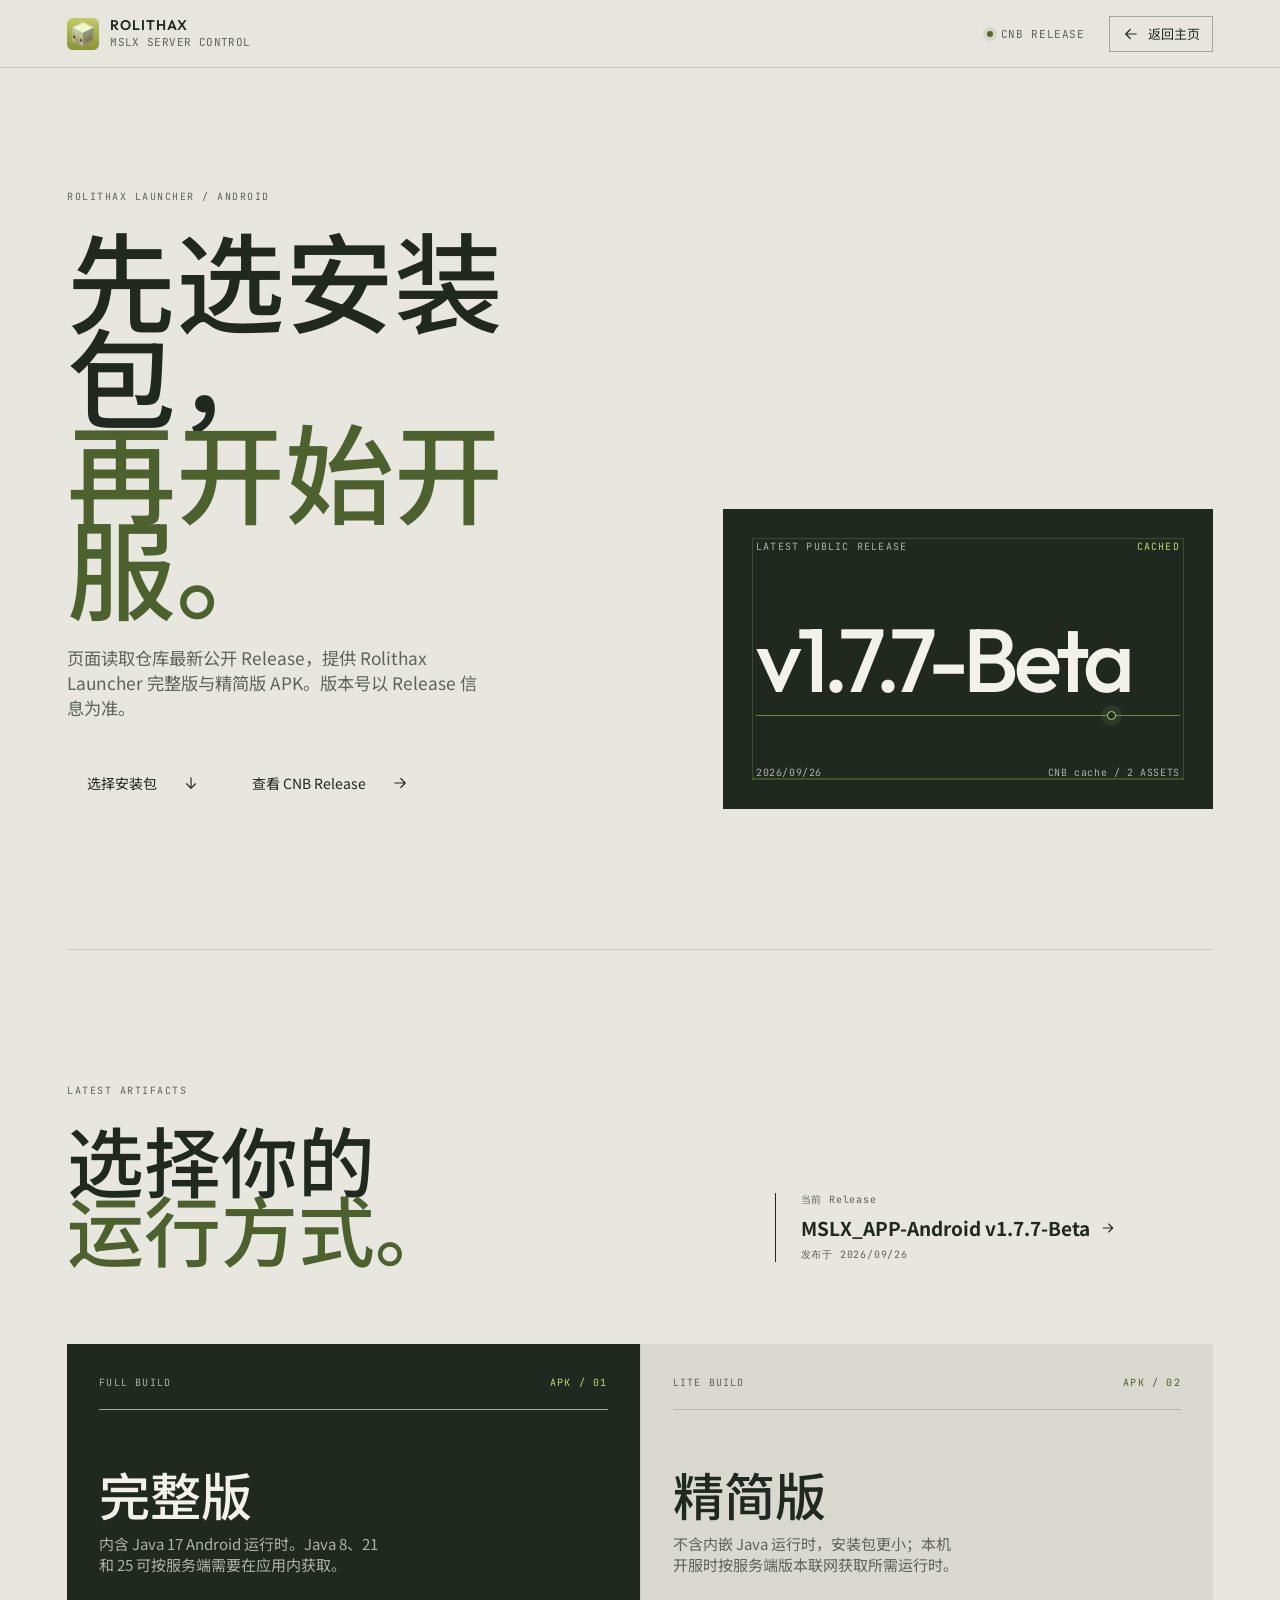
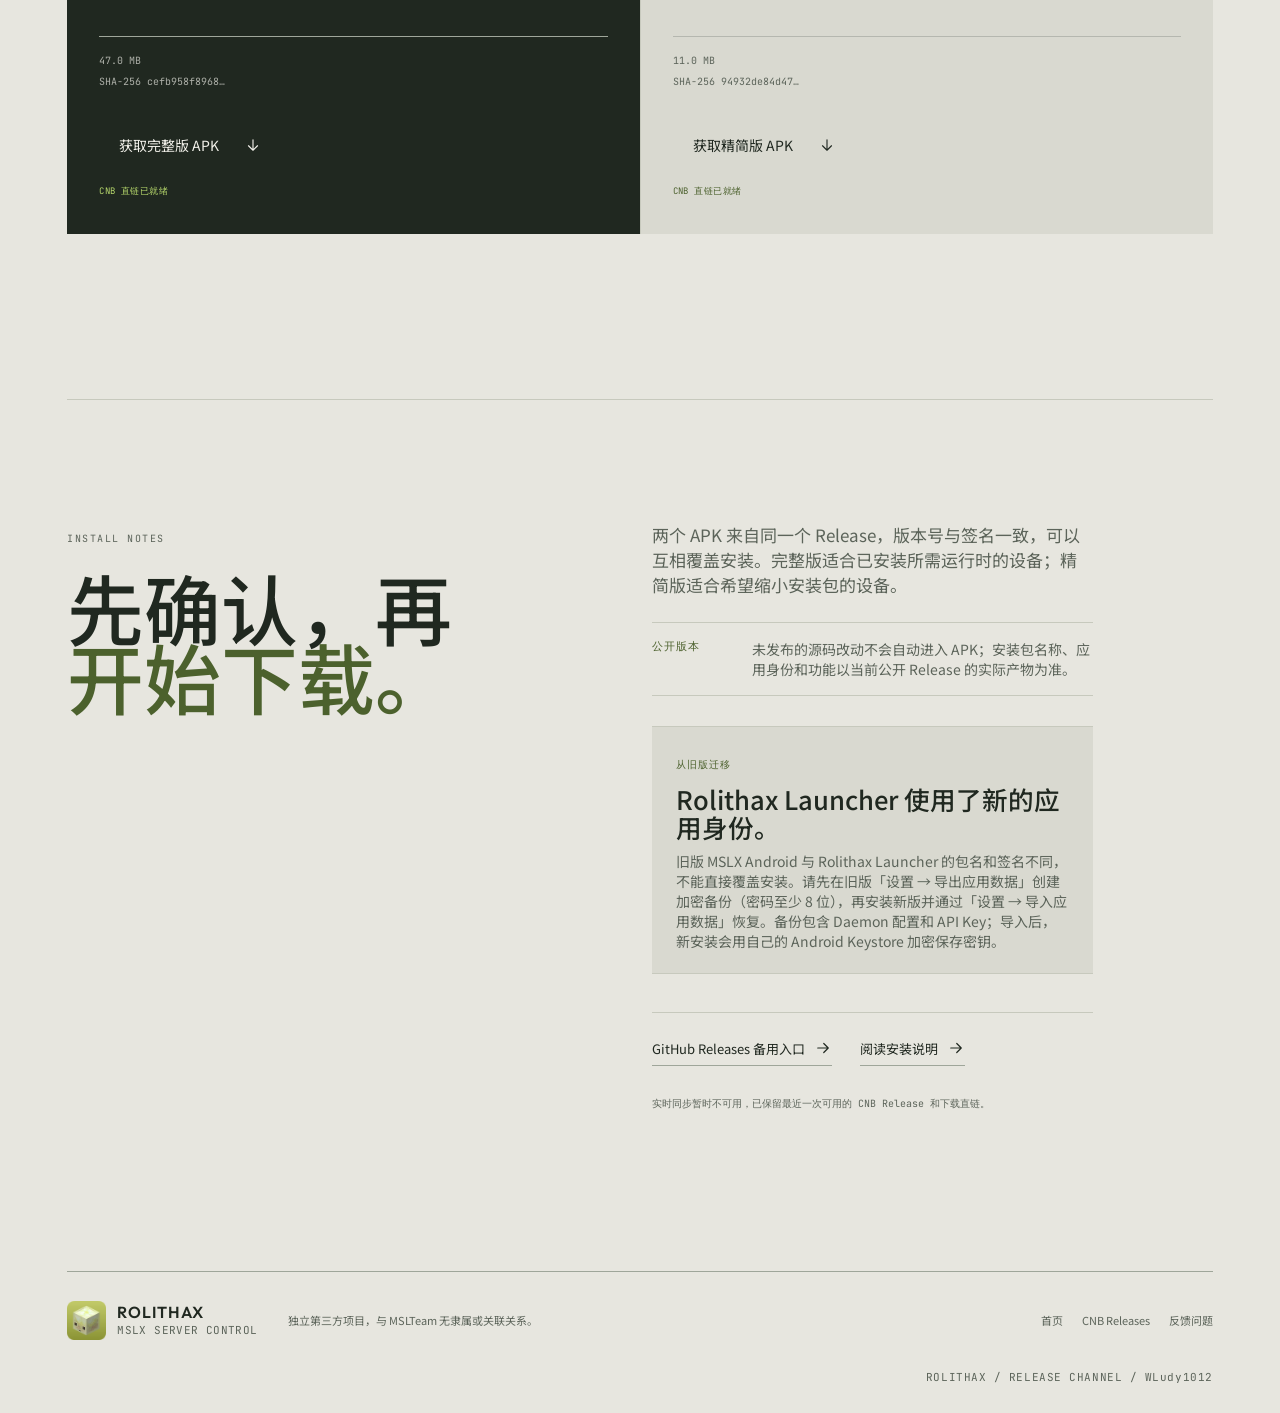
==== commit 13bfb287: "feat: enhance Rolithax static site and 3D experience" ====
--- a/download.html
+++ b/download.html
@@ -6,6 +6,9 @@
     <meta name="theme-color" content="#151c17">
     <meta name="description" content="下载 Rolithax Launcher Android 客户端。页面读取最新公开 Release，并提供完整版与精简版 APK。">
     <title>下载 Rolithax Launcher · Android APK</title>
+    <link rel="icon" href="assets/favicon.svg" type="image/svg+xml">
+    <link rel="alternate icon" href="assets/rolithax-logo.png" type="image/png">
+    <link rel="apple-touch-icon" href="assets/rolithax-logo.png">
     <link rel="preconnect" href="https://fonts.googleapis.com">
     <link rel="preconnect" href="https://fonts.gstatic.com" crossorigin>
     <link href="https://fonts.googleapis.com/css2?family=JetBrains+Mono:wght@400;500;600&family=Outfit:wght@400;500;600;700&family=Noto+Sans+SC:wght@400;500;700;900&display=swap" rel="stylesheet">
--- a/styles.css
+++ b/styles.css
@@ -1,134 +1,271 @@
-@import url('https://fonts.googleapis.com/css2?family=JetBrains+Mono:wght@400;500;600&family=Outfit:wght@400;500;600;700&family=Noto+Sans+SC:wght@400;500;700;900&display=swap');
-
 :root {
+  color-scheme: light;
   --paper: #e7e6df;
-  --paper-bright: #f1f1eb;
-  --paper-deep: #d5d6cc;
-  --ink: #151c17;
-  --ink-2: #1d271f;
-  --ink-3: #29352c;
-  --muted: #68726a;
-  --muted-dark: #9aa49a;
-  --rule: #c3c6bc;
-  --rule-dark: rgba(241, 241, 235, .18);
-  --signal: #b9e86c;
-  --max: 1380px;
-  --ease: cubic-bezier(.2, .8, .2, 1);
+  --paper-bright: #f2f1ea;
+  --paper-deep: #d9d9d0;
+  --ink: #202820;
+  --ink-soft: #39443a;
+  --muted: #5c645a;
+  --rule: #c7c9bd;
+  --rule-dark: #9fa69a;
+  --signal: #b7d96c;
+  --signal-deep: #56682f;
+  --warm: #d49b5e;
+  --display: 'Outfit', 'Noto Sans SC', sans-serif;
+  --body: 'Noto Sans SC', sans-serif;
+  --mono: 'JetBrains Mono', monospace;
+  --page-width: 1340px;
+  --page-gutter: clamp(24px, 5.25vw, 82px);
+  --header-height: 84px;
   --scroll-progress: 0;
+  font-family: var(--body);
+  background: var(--paper);
+  color: var(--ink);
+  font-synthesis: none;
+  text-rendering: optimizeLegibility;
+  scroll-behavior: smooth;
+  scrollbar-color: #728154 var(--paper);
+  scrollbar-width: thin;
 }
 
 * { box-sizing: border-box; }
-html { scroll-behavior: smooth; scroll-padding-top: 18px; }
-body { margin: 0; background: var(--paper); color: var(--ink); font-family: 'Outfit', 'Noto Sans SC', sans-serif; font-size: 16px; line-height: 1.55; overflow-x: hidden; }
-body::selection { background: var(--signal); color: var(--ink); }
-a { color: inherit; text-decoration: none; }
-button { color: inherit; font: inherit; }
-button, a { -webkit-tap-highlight-color: transparent; }
-button:focus-visible, a:focus-visible { outline: 2px solid var(--signal); outline-offset: 5px; }
-img { display: block; max-width: 100%; }
-h1, h2, h3, p { margin-top: 0; }
-h1, h2, h3 { letter-spacing: -.045em; }
-.section-shell { width: min(var(--max), calc(100% - 116px)); margin-inline: auto; }
-.icon { width: 18px; height: 18px; fill: none; stroke: currentColor; stroke-linecap: round; stroke-linejoin: round; stroke-width: 1.6; }
-.reveal-ready { opacity: 0; transform: translateY(18px); transition: opacity .75s var(--ease), transform .75s var(--ease); transition-delay: var(--reveal-delay, 0ms); }
-.reveal-ready.is-visible { opacity: 1; transform: none; }
-.scroll-progress { position: fixed; top: 0; right: 0; left: 0; z-index: 140; height: 3px; pointer-events: none; background: rgba(21, 28, 23, .08); }
-.scroll-progress span { display: block; width: 100%; height: 100%; transform: scaleX(var(--scroll-progress)); transform-origin: left center; background: var(--signal); }
-
-.boot-screen { position: fixed; inset: 0; z-index: 100; display: grid; place-items: center; background: var(--ink); color: var(--paper-bright); animation: boot-fallback 3.2s 1.8s forwards; }
-.site-booting { overflow-x: hidden; }
-.site-booting .site-header, .site-booting main, .site-booting .site-footer { opacity: 0; transform: translateY(12px); }
-.boot-shell { width: min(680px, calc(100% - 48px)); }
-.boot-topline, .boot-bottomline { display: flex; align-items: center; justify-content: space-between; gap: 18px; color: var(--muted-dark); font: 10px/1.2 'JetBrains Mono', monospace; letter-spacing: .12em; text-transform: uppercase; }
-.boot-brand { display: inline-flex; align-items: center; gap: 10px; color: var(--paper-bright); }
-.boot-brand img { width: 25px; height: 25px; object-fit: contain; }
-.boot-brand b { font-weight: 500; }
-.boot-field { display: grid; grid-template-columns: repeat(12, 1fr); gap: 6px; height: 168px; margin: 28px 0 16px; padding: 12px; border: 1px solid var(--rule-dark); background: rgba(231, 230, 223, .04); }
-.boot-field i { display: block; align-self: end; height: 36%; background: var(--signal); opacity: .26; animation: boot-bars 1.15s var(--ease) infinite alternate; }
-.boot-field i:nth-child(2) { height: 66%; animation-delay: .1s; }.boot-field i:nth-child(3) { height: 45%; animation-delay: .17s; }.boot-field i:nth-child(4) { height: 82%; animation-delay: .26s; }.boot-field i:nth-child(5) { height: 53%; animation-delay: .34s; }.boot-field i:nth-child(6) { height: 92%; animation-delay: .43s; }.boot-field i:nth-child(7) { height: 42%; animation-delay: .51s; }.boot-field i:nth-child(8) { height: 72%; animation-delay: .6s; }.boot-field i:nth-child(9) { height: 31%; animation-delay: .68s; }.boot-field i:nth-child(10) { height: 61%; animation-delay: .77s; }.boot-field i:nth-child(11) { height: 47%; animation-delay: .85s; }.boot-field i:nth-child(12) { height: 76%; animation-delay: .93s; }
-.boot-bottomline span:first-child { color: var(--signal); }
-body.is-ready { overflow-x: hidden; }
-body.is-ready .boot-screen { opacity: 0; visibility: hidden; pointer-events: none; transition: opacity .65s var(--ease), visibility .65s; animation: none; }
-body.is-ready .site-header, body.is-ready main, body.is-ready .site-footer { opacity: 1; transform: none; transition: opacity .8s .12s var(--ease), transform .8s .12s var(--ease); }
-@keyframes boot-bars { from { transform: scaleY(.72); opacity: .2; } to { transform: scaleY(1); opacity: .85; } }
-@keyframes boot-fallback { to { opacity: 0; visibility: hidden; pointer-events: none; } }
-
-.site-header { position: relative; z-index: 20; display: flex; align-items: center; justify-content: space-between; min-height: 86px; border-bottom: 1px solid var(--rule); width: min(var(--max), calc(100% - 116px)); margin-inline: auto; }
-.brand { display: inline-flex; align-items: center; gap: 11px; min-height: 48px; }
-.brand img { width: 32px; height: 32px; object-fit: contain; }
-.brand span { display: grid; gap: 2px; line-height: 1; }
-.brand b { font-size: 17px; font-weight: 700; letter-spacing: .08em; }
-.brand small { color: var(--muted); font-size: 8px; letter-spacing: .16em; }
-.desktop-nav { display: flex; align-items: center; gap: 35px; margin-left: 12%; }
-.desktop-nav a, .header-link { color: var(--muted); font-size: 13px; transition: color .25s ease; }
-.desktop-nav a:hover, .desktop-nav a.is-current, .header-link:hover { color: var(--ink); }
-.header-right { display: flex; align-items: center; gap: 24px; }
-.header-status { color: var(--muted); font: 10px 'JetBrains Mono', monospace; letter-spacing: .1em; }
-.header-status i { display: inline-block; width: 6px; height: 6px; margin-right: 6px; border-radius: 50%; background: var(--signal); vertical-align: 1px; }
-.header-link { display: inline-flex; align-items: center; gap: 8px; color: var(--ink); }
-.menu-button { display: none; width: 46px; height: 46px; align-items: center; justify-content: center; flex-direction: column; gap: 6px; border: 1px solid var(--rule); background: transparent; cursor: pointer; }
-.menu-button span { width: 17px; height: 1px; background: var(--ink); transition: transform .25s var(--ease); }
-.menu-button.is-open span:first-child { transform: translateY(3.5px) rotate(45deg); }.menu-button.is-open span:last-child { transform: translateY(-3.5px) rotate(-45deg); }
-.mobile-nav { display: none; }
-
-.hero { display: grid; grid-template-columns: minmax(0, 1.02fr) minmax(400px, .98fr); align-items: center; gap: clamp(56px, 8vw, 142px); min-height: min(870px, calc(100dvh - 86px)); padding: 102px 0 132px; }
-.hero-rule { display: flex; align-items: center; gap: 14px; margin-bottom: 30px; color: var(--muted); font: 10px 'JetBrains Mono', monospace; letter-spacing: .12em; }
-.hero-rule span:first-child { display: block; width: 36px; height: 1px; background: var(--ink); }.hero-rule span:last-child { margin-left: auto; }
-.hero h1 { max-width: 8.6ch; margin-bottom: 34px; font-size: clamp(4rem, 8.4vw, 8rem); font-weight: 500; line-height: .88; }
-.hero h1 em, h2 em { color: #4c612d; font-style: normal; }
-.hero-lede { max-width: 45ch; margin-bottom: 38px; color: var(--muted); font-size: clamp(1rem, 1.35vw, 1.2rem); }
-.hero-actions { display: flex; flex-wrap: wrap; gap: 12px; }
-.action { display: inline-flex; min-height: 51px; align-items: center; justify-content: center; gap: 11px; padding: 0 20px; border: 1px solid transparent; font-size: 13px; font-weight: 600; transition: transform .25s var(--ease), background .25s ease, color .25s ease, border-color .25s ease; }
-.action:hover { transform: translateY(-3px); }.action:active { transform: translateY(-1px) scale(.985); }
-.action-dark { background: var(--ink); color: var(--paper-bright); }.action-dark:hover { background: var(--ink-3); }
-.action-line { border-color: var(--rule); color: var(--ink); }.action-line:hover { border-color: var(--ink); }
-.hero-foot { display: flex; flex-wrap: wrap; gap: 15px 25px; margin-top: 58px; padding-top: 17px; border-top: 1px solid var(--rule); color: var(--muted); font: 10px 'JetBrains Mono', monospace; letter-spacing: .06em; }
-.hero-visual { position: relative; padding: 0 0 42px 28px; }
-.hero-image { position: relative; min-height: 625px; margin: 0; overflow: hidden; background: var(--ink); box-shadow: 28px 28px 0 rgba(21, 28, 23, .09); transform: translate3d(0, var(--hero-frame-shift, 0px), 0); will-change: transform; }
-.hero-image img { width: 100%; height: 100%; min-height: 625px; object-fit: cover; filter: saturate(.72) contrast(1.08) brightness(.68); transform: translate3d(0, var(--hero-image-shift, 0px), 0) scale(calc(1.03 + var(--hero-image-scale, 0))); animation: image-settle 1.5s 1.2s var(--ease) forwards; will-change: transform; }
-.image-overlay { position: absolute; inset: 0; background: linear-gradient(140deg, rgba(21, 28, 23, .08), rgba(21, 28, 23, .72)); }
-.image-label { position: absolute; right: 26px; left: 26px; display: flex; align-items: center; justify-content: space-between; color: var(--paper-bright); font: 10px 'JetBrains Mono', monospace; letter-spacing: .12em; }.image-label-top { top: 26px; }.image-label-top span:last-child { color: var(--signal); }.image-label-bottom { bottom: 37%; padding-bottom: 15px; border-bottom: 1px solid rgba(241, 241, 235, .42); font-size: 13px; letter-spacing: .05em; }.image-label-bottom b { color: var(--signal); font-size: 10px; font-weight: 400; }
-.hero-image figcaption { position: absolute; right: 26px; bottom: 25px; color: rgba(241, 241, 235, .67); font-size: 11px; }
-.hero-signal { position: absolute; right: -5px; bottom: 0; display: grid; grid-template-columns: auto 1fr auto; align-items: center; gap: 10px; width: 250px; padding: 12px 14px; background: var(--ink); color: var(--paper-bright); font: 10px 'JetBrains Mono', monospace; transform: translate3d(0, var(--signal-shift, 0px), 0); will-change: transform; }.hero-signal strong { color: var(--signal); font-weight: 500; }.hero-signal i { display: block; width: 6px; height: 6px; border-radius: 50%; background: var(--signal); animation: signal-pulse 1.7s infinite; }.signal-code { grid-column: 1 / -1; color: var(--muted-dark); font-size: 8px; }
-@keyframes image-settle { to { transform: scale(1); } } @keyframes signal-pulse { 50% { opacity: .28; transform: scale(.72); } }
-
-.manifesto { display: grid; grid-template-columns: .42fr 1.1fr .7fr; gap: 45px; padding: 168px 0 185px; border-top: 1px solid var(--rule); }
-.section-mark { display: flex; align-items: center; justify-content: space-between; width: 100%; max-width: 190px; color: var(--muted); font: 10px 'JetBrains Mono', monospace; letter-spacing: .1em; }.section-mark b { color: var(--ink); font-weight: 500; }
-.manifesto-copy h2, .system h2, .operations h2, .modes h2, .console-heading h2, .cta h2 { margin-bottom: 29px; font-size: clamp(3rem, 6vw, 6.4rem); font-weight: 500; line-height: .91; }.manifesto-copy p { max-width: 42ch; color: var(--muted); font-size: 18px; }.manifesto-note { align-self: end; padding: 22px 0 0 25px; border-left: 1px solid var(--ink); }.manifesto-note span, .aside-label, .mode-label { color: var(--muted); font: 10px 'JetBrains Mono', monospace; letter-spacing: .14em; }.manifesto-note p { max-width: 25ch; margin: 16px 0 0; font-size: 14px; }
-
-.dark-band { background: var(--ink); color: var(--paper-bright); }.system-inner, .modes-inner { padding-top: 150px; padding-bottom: 170px; }.system-head, .modes-head { display: grid; grid-template-columns: .42fr 1.58fr; gap: 45px; align-items: start; }.section-mark-light { color: var(--muted-dark); }.section-mark-light b { color: var(--signal); }.system h2, .modes h2 { margin-bottom: 26px; }.system-head p, .modes-head p { max-width: 40ch; margin: 0; color: var(--muted-dark); font-size: 17px; }
-.system-grid { display: grid; grid-template-columns: 1.2fr .8fr; grid-template-rows: auto auto; gap: 1px; margin-top: 85px; background: var(--rule-dark); }.system-panel { min-height: 305px; padding: 32px; background: var(--ink-2); }.system-panel-large { grid-row: span 2; min-height: 615px; }.panel-top { display: flex; justify-content: space-between; margin-bottom: 63px; color: var(--muted-dark); font: 10px 'JetBrains Mono', monospace; letter-spacing: .12em; }.panel-top b { color: var(--signal); font-weight: 400; }.system-panel h3 { max-width: 17ch; margin-bottom: 15px; font-size: clamp(1.7rem, 2.8vw, 2.7rem); font-weight: 500; line-height: .98; }.system-panel p { max-width: 40ch; margin-bottom: 0; color: var(--muted-dark); font-size: 14px; }.panel-graphic { position: relative; height: 150px; margin-top: 52px; border-top: 1px solid var(--rule-dark); border-bottom: 1px solid var(--rule-dark); }.node { position: absolute; top: 61px; display: grid; width: 74px; height: 28px; place-items: center; border: 1px solid var(--signal); color: var(--signal); font: 9px 'JetBrains Mono', monospace; }.node-phone { left: 10%; }.node-daemon { right: 10%; }.link-line { position: absolute; top: 75px; left: 28%; width: 44%; height: 1px; background: var(--signal); transform-origin: left; }.link-one { transform: rotate(-17deg); opacity: .35; }.link-two { transform: rotate(0); opacity: .72; }.link-three { transform: rotate(17deg); opacity: .22; }.graphic-readout { position: absolute; right: 0; bottom: 14px; color: var(--muted-dark); font: 9px 'JetBrains Mono', monospace; }.panel-list { display: grid; gap: 10px; margin-top: 38px; color: var(--paper-bright); font: 10px 'JetBrains Mono', monospace; }.panel-list span { display: flex; align-items: center; gap: 10px; }.panel-list i { display: block; width: 6px; height: 6px; background: var(--signal); }.panel-readout { display: flex; justify-content: space-between; gap: 15px; margin-top: 37px; padding-top: 15px; border-top: 1px solid var(--rule-dark); color: var(--muted-dark); font: 9px 'JetBrains Mono', monospace; }.panel-readout b { color: var(--signal); font-weight: 400; }
-
-.operations { display: grid; grid-template-columns: .72fr 1.28fr; gap: 110px; padding: 167px 0 188px; }.operations-intro { position: sticky; top: 100px; align-self: start; }.operations-intro h2 { margin-top: 74px; }.operations-intro p { max-width: 26ch; margin-bottom: 30px; color: var(--muted); }.text-action { display: inline-flex; align-items: center; gap: 9px; color: var(--ink); font-size: 13px; font-weight: 600; }.text-action:hover .icon { transform: translateX(4px); }.text-action .icon { transition: transform .25s var(--ease); }.operation-list { border-top: 1px solid var(--rule); }.operation-row { display: grid; grid-template-columns: 42px 1fr 190px; gap: 24px; min-height: 250px; padding: 28px 0; border-bottom: 1px solid var(--rule); }.operation-number { color: #637e38; font: 11px 'JetBrains Mono', monospace; }.operation-copy > span { color: var(--muted); font: 10px 'JetBrains Mono', monospace; letter-spacing: .14em; }.operation-copy h3 { margin: 19px 0 14px; font-size: clamp(1.6rem, 2.7vw, 2.6rem); font-weight: 500; line-height: .98; }.operation-copy p { max-width: 38ch; margin: 0; color: var(--muted); font-size: 14px; }.operation-meter, .operation-terminal, .operation-local { align-self: center; border-left: 1px solid var(--rule); padding-left: 18px; }.operation-meter { display: grid; grid-template-columns: repeat(3, 1fr); gap: 5px; }.operation-meter i { height: 40px; background: var(--ink); }.operation-meter i:nth-child(2) { opacity: .6; }.operation-meter i:nth-child(3) { opacity: .25; }.operation-meter b { grid-column: 1 / -1; margin-top: 6px; color: var(--muted); font: 9px 'JetBrains Mono', monospace; font-weight: 400; }.operation-terminal { display: grid; gap: 10px; color: var(--muted); font: 10px 'JetBrains Mono', monospace; }.operation-terminal b { color: #5c7d32; font-weight: 400; }.operation-local { display: flex; align-items: center; gap: 8px; color: var(--muted); font: 10px 'JetBrains Mono', monospace; }.operation-local i { width: 7px; height: 7px; border-radius: 50%; background: var(--signal); }.operation-local b { color: #5c7d32; font-weight: 400; }
-[data-scroll-speed] { transform: translate3d(0, var(--scroll-offset, 0px), 0); will-change: transform; }
-
-.modes-inner { padding-bottom: 166px; }.mode-switcher { display: flex; gap: 1px; margin-top: 75px; border-bottom: 1px solid var(--rule-dark); }.mode-tab { min-height: 52px; padding: 0 22px; border: 1px solid transparent; border-bottom: 0; background: transparent; color: var(--muted-dark); font: 10px 'JetBrains Mono', monospace; letter-spacing: .12em; cursor: pointer; }.mode-tab:hover { color: var(--paper-bright); }.mode-tab.is-active { border-color: var(--rule-dark); background: var(--ink-2); color: var(--signal); }.mode-panels { background: var(--ink-2); }.mode-panel { display: grid; grid-template-columns: .72fr 1.28fr; align-items: center; gap: 82px; min-height: 390px; padding: 50px; }.mode-panel[hidden] { display: none; }.mode-panel h3 { margin: 18px 0 15px; font-size: clamp(2rem, 3.6vw, 3.7rem); font-weight: 500; line-height: .96; }.mode-panel p { max-width: 43ch; margin-bottom: 24px; color: var(--muted-dark); font-size: 15px; }.mode-panel ul { display: flex; flex-wrap: wrap; gap: 7px 20px; padding: 0; margin: 0; color: var(--paper-bright); font: 10px 'JetBrains Mono', monospace; list-style: none; }.mode-panel li::before { content: '—'; margin-right: 7px; color: var(--signal); }.mode-panel-art { position: relative; min-height: 230px; border: 1px solid var(--rule-dark); overflow: hidden; }.mode-panel-art span, .mode-panel-art b, .mode-panel-art strong { position: absolute; color: var(--signal); font: 10px 'JetBrains Mono', monospace; font-weight: 400; }.mode-panel-art span { top: 25px; left: 25px; }.mode-panel-art b { right: 25px; bottom: 25px; }.mode-panel-art strong { top: 50%; left: 50%; transform: translate(-50%, -50%); font-size: 20px; letter-spacing: .1em; }.mode-panel-art i { position: absolute; top: 50%; left: 20%; width: 60%; height: 1px; background: var(--signal); }.mode-panel-art i::after { content: ''; position: absolute; top: -4px; right: 0; width: 9px; height: 9px; border: 1px solid var(--signal); border-radius: 50%; background: var(--ink-2); }.local-art { background: repeating-linear-gradient(90deg, transparent 0, transparent 49px, rgba(241, 241, 235, .04) 50px); }.remote-art::before, .local-art::before { content: ''; position: absolute; inset: 29px; border: 1px solid rgba(185, 232, 108, .22); }.local-art i { width: 38%; left: 31%; transform: rotate(-90deg); }.local-art i::after { right: 0; }
-
-.console-section { padding: 168px 0 185px; }.console-heading { display: grid; grid-template-columns: .42fr 1.58fr; gap: 45px; }.console-heading h2 { margin-bottom: 24px; }.console-heading p { max-width: 40ch; margin: 0; color: var(--muted); font-size: 17px; }.console-layout { display: grid; grid-template-columns: 1.3fr .7fr; gap: 74px; align-items: center; margin-top: 85px; }.console-window { overflow: hidden; border: 1px solid #354238; background: var(--ink); color: var(--paper-bright); box-shadow: 18px 18px 0 rgba(21, 28, 23, .08); }.console-window-top { display: flex; align-items: center; justify-content: space-between; min-height: 46px; padding: 0 18px; border-bottom: 1px solid #354238; color: var(--muted-dark); font: 9px 'JetBrains Mono', monospace; letter-spacing: .08em; }.console-window-top > span:first-child { display: flex; gap: 5px; }.console-window-top i { display: block; width: 7px; height: 7px; border-radius: 50%; background: var(--muted-dark); opacity: .7; }.console-window-top > span:last-child { color: var(--signal); }.console-lines { min-height: 275px; padding: 28px 24px; font: 11px/2 'JetBrains Mono', monospace; }.console-lines p { margin: 0; color: #aab2a8; }.console-lines p > span { margin-right: 13px; color: #6e7f70; }.console-lines p b { color: var(--signal); font-weight: 400; }.console-lines .console-cursor { color: var(--paper-bright); }.console-cursor i { display: inline-block; width: 7px; height: 14px; margin-left: 4px; background: var(--signal); vertical-align: -2px; animation: cursor-blink 1s steps(1) infinite; }.console-input { display: flex; align-items: center; gap: 10px; min-height: 48px; padding: 0 24px; border-top: 1px solid #354238; color: var(--muted-dark); font: 10px 'JetBrains Mono', monospace; }.console-input > span:first-child { color: var(--signal); }.console-input b { margin-left: auto; color: var(--muted-dark); font-weight: 400; }.console-aside { padding-left: 27px; border-left: 1px solid var(--rule); }.console-aside h3 { margin: 19px 0 15px; font-size: clamp(1.9rem, 3vw, 3.4rem); font-weight: 500; line-height: .97; }.console-aside > p { max-width: 31ch; color: var(--muted); font-size: 14px; }.aside-facts { display: grid; gap: 18px; margin-top: 42px; }.aside-facts span { display: flex; align-items: baseline; gap: 10px; }.aside-facts b { color: #5c7d32; font: 11px 'JetBrains Mono', monospace; }.aside-facts small { color: var(--muted); font-size: 11px; }.aside-label { color: var(--muted); }
-@keyframes cursor-blink { 50% { opacity: 0; } }
-
-.cta { display: grid; grid-template-columns: .42fr 1.08fr .72fr; gap: 45px; align-items: end; padding: 125px 0 143px; border-top: 1px solid var(--rule); }.cta-rule { align-self: stretch; width: 1px; background: var(--ink); }.cta h2 { margin-bottom: 25px; }.cta-copy > p:last-child { max-width: 38ch; margin: 0; color: var(--muted); font-size: 15px; }.cta-actions { display: flex; flex-direction: column; align-items: flex-start; gap: 10px; }
-.site-footer { display: grid; grid-template-columns: 1fr 1fr auto; align-items: center; gap: 35px; min-height: 135px; border-top: 1px solid var(--rule); }.site-footer p { margin: 0; color: var(--muted); font-size: 12px; text-align: center; }.footer-links { display: flex; gap: 20px; color: var(--muted); font-size: 12px; }.footer-links a:hover { color: var(--ink); }.footer-note { grid-column: 1 / -1; padding-bottom: 21px; color: var(--muted); font: 9px 'JetBrains Mono', monospace; letter-spacing: .1em; }
+html { min-width: 320px; scroll-padding-top: calc(var(--header-height) + 24px); }
+body { min-width: 320px; margin: 0; overflow-x: clip; background: var(--paper); }
+body, button, a { -webkit-tap-highlight-color: transparent; }
+button, a { color: inherit; font: inherit; }
+a { text-decoration: none; text-underline-offset: .24em; }
+button { border: 0; }
+::selection { color: var(--paper-bright); background: var(--signal-deep); }
+:focus-visible { outline: 2px solid var(--signal-deep); outline-offset: 4px; }
+img, canvas { display: block; max-width: 100%; }
+button:active, a:active { transform: translateY(1px) scale(.985); }
+[hidden] { display: none !important; }
+
+.section-shell { width: min(100% - var(--page-gutter) * 2, var(--page-width)); margin-inline: auto; }
+.page-meter { position: fixed; z-index: 20; top: 0; right: 0; left: 0; height: 2px; pointer-events: none; }
+.page-meter span { display: block; width: 100%; height: 100%; background: var(--signal-deep); transform: scaleX(var(--scroll-progress)); transform-origin: left; }
+
+.boot-screen { position: fixed; z-index: 50; inset: 0; display: grid; align-items: center; padding-inline: var(--page-gutter); background: var(--ink); color: var(--paper-bright); opacity: 0; visibility: hidden; transition: opacity .55s cubic-bezier(.16,1,.3,1), visibility .55s; }
+.site-booting .boot-screen { opacity: 1; visibility: visible; }
+.is-ready .boot-screen { opacity: 0; visibility: hidden; }
+.boot-shell { width: min(100%, 600px); margin: auto; }
+.boot-topline, .boot-bottomline { display: flex; justify-content: space-between; align-items: center; color: rgba(242,241,234,.66); font: 11px var(--mono); letter-spacing: .06em; }
+.boot-brand { display: inline-flex; align-items: center; gap: 11px; }
+.boot-brand img { width: 26px; height: 26px; object-fit: contain; }
+.boot-brand b { color: var(--paper-bright); font-weight: 500; }
+.boot-track { height: 1px; margin-block: 22px; background: rgba(242,241,234,.2); overflow: hidden; }
+.boot-track i { display: block; width: 100%; height: 100%; background: var(--signal); transform: scaleX(.08); transform-origin: left; animation: boot-fill 1.1s cubic-bezier(.5,0,.2,1) infinite alternate; }
+@keyframes boot-fill { to { transform: scaleX(1); } }
+
+.site-header { position: sticky; z-index: 15; top: 0; display: grid; grid-template-columns: 1fr auto 1fr; align-items: center; min-height: var(--header-height); padding-inline: var(--page-gutter); background: rgba(231,230,223,.96); border-bottom: 1px solid var(--rule); }
+.brand { display: inline-flex; width: fit-content; align-items: center; gap: 11px; }
+.brand img { width: 39px; height: 39px; object-fit: contain; }
+.brand span { display: grid; gap: 3px; }
+.brand b { font: 600 16px/1 var(--display); letter-spacing: .065em; }
+.brand small { color: var(--muted); font: 11px var(--mono); letter-spacing: .035em; }
+.desktop-nav { display: flex; height: var(--header-height); align-items: center; gap: clamp(22px, 3vw, 45px); }
+.desktop-nav a, .mobile-route, .header-cta { position: relative; font-size: 13px; }
+.desktop-nav a { display: grid; height: 100%; align-items: center; color: var(--muted); transition: color .2s ease; }
+.desktop-nav a::after { position: absolute; right: 0; bottom: 0; left: 0; height: 2px; background: var(--signal-deep); content: ''; transform: scaleX(0); transform-origin: left; transition: transform .3s cubic-bezier(.16,1,.3,1); }
+.desktop-nav a:hover, .desktop-nav a.is-current { color: var(--ink); }
+.desktop-nav a.is-current::after { transform: scaleX(1); }
+.header-actions { display: flex; align-items: center; justify-content: flex-end; gap: 25px; }
+.inline-arrow { width: 15px; height: 15px; flex: 0 0 auto; fill: none; stroke: currentColor; stroke-width: 1.55; }
+.mobile-route { color: var(--muted); }
+.header-cta { display: inline-flex; min-height: 42px; align-items: center; gap: 20px; padding: 0 16px; background: var(--ink); color: var(--paper-bright); transition: background .25s ease, color .25s ease; }
+.header-cta span { color: var(--signal); }
+.header-cta:hover { background: var(--signal); color: var(--ink); }
+.header-cta:hover span { color: var(--ink); }
+
+.hero { display: grid; min-height: min(790px, calc(100svh - var(--header-height))); grid-template-columns: .9fr 1.1fr; align-items: center; gap: clamp(50px, 8vw, 124px); padding-block: 78px 90px; }
+.hero-copy { position: relative; z-index: 2; padding-block: 20px; }
+.hero-index { display: flex; align-items: center; gap: 11px; margin-bottom: 31px; color: var(--muted); font: 11px var(--mono); letter-spacing: .025em; }
+.hero-index > span:last-child { margin-left: 17px; color: var(--signal-deep); }
+.index-dot { width: 7px; height: 7px; border-radius: 50%; background: var(--signal-deep); }
+.hero h1 { margin: 0; font-size: clamp(50px, 6.2vw, 90px); font-weight: 600; line-height: 1.07; letter-spacing: -.055em; }
+.hero h1 em, .world-intro h2 em, .section-heading h2 em, .console-copy h2 em, .cta-content h2 em { color: var(--signal-deep); font-style: normal; }
+.hero-lede { max-width: 43ch; margin: 28px 0 0; color: var(--muted); font-size: 16px; line-height: 1.95; }
+.hero-actions { display: flex; flex-wrap: wrap; gap: 13px; margin-top: 34px; }
+.action { display: inline-flex; min-height: 52px; align-items: center; justify-content: center; gap: 25px; padding: 0 20px; font-size: 14px; transition: color .22s ease, background .22s ease, border-color .22s ease; }
+.action svg { width: 18px; height: 18px; fill: none; stroke: currentColor; stroke-width: 1.5; }
+.action-primary { background: var(--ink); color: var(--paper-bright); }
+.action-primary svg { color: var(--signal); transition: transform .25s ease; }
+.action-primary:hover { background: var(--signal); color: var(--ink); }
+.action-primary:hover svg { color: var(--ink); transform: translateX(4px); }
+.action-quiet { border: 1px solid var(--rule-dark); color: var(--ink-soft); }
+.action-quiet:hover { border-color: var(--ink); background: var(--paper-bright); }
+.action-quiet svg { color: var(--signal-deep); }
+.hero-proof { display: flex; flex-wrap: wrap; align-items: center; gap: 12px; margin-top: 48px; color: var(--muted); font: 11px var(--mono); letter-spacing: .025em; }
+.hero-proof i { width: 3px; height: 3px; border-radius: 50%; background: var(--signal-deep); }
+.hero-art { position: relative; width: 100%; }
+.hero-landscape { position: relative; min-height: 510px; margin: 0; overflow: hidden; background: #1b241f; }
+.hero-landscape > img { position: absolute; inset: 0; width: 100%; height: 100%; object-fit: cover; object-position: center; filter: saturate(.78) brightness(.72); transform: scale(1.04); }
+.hero-landscape canvas { position: absolute; inset: 0; z-index: 1; width: 100%; height: 100%; opacity: .96; mix-blend-mode: screen; filter: saturate(1.2) contrast(1.12); }
+.scene-fallback canvas { display: none; }
+.landscape-shade { position: absolute; z-index: 2; inset: 0; background: linear-gradient(90deg, rgba(16,25,20,.08), rgba(16,25,20,.04) 58%, rgba(16,25,20,.5)), linear-gradient(0deg, rgba(13,21,16,.74), transparent 48%); pointer-events: none; }
+.art-coordinate { position: absolute; z-index: 3; top: 22px; right: 24px; left: 24px; display: flex; justify-content: space-between; color: rgba(242,241,234,.74); font: 11px var(--mono); letter-spacing: .05em; }
+.art-coordinate b { color: var(--signal); font-weight: 400; }
+.scene-readout { position: absolute; z-index: 3; right: 23px; bottom: 22px; left: 23px; display: grid; grid-template-columns: 8px 1fr auto; align-items: center; gap: 12px; color: var(--paper-bright); }
+.readout-dot { width: 7px; height: 7px; border-radius: 50%; background: var(--signal); box-shadow: 0 0 0 5px rgba(183,217,108,.12); }
+.scene-readout div { display: grid; gap: 4px; }
+.scene-readout b { font-size: 13px; font-weight: 500; }
+.scene-readout small { color: rgba(242,241,234,.7); font: 11px var(--mono); }
+.readout-mark { width: 18px; height: 18px; fill: none; stroke: var(--signal); stroke-width: 1.5; }
+.hero-landscape figcaption { position: absolute; z-index: 3; right: 24px; bottom: 84px; color: rgba(242,241,234,.8); font-size: 11px; }
+.art-control { position: absolute; z-index: 4; top: 45%; left: -19px; display: grid; width: 118px; padding: 4px; background: var(--paper-bright); }
+.art-mode { position: relative; z-index: 1; min-height: 42px; padding-inline: 13px; background: transparent; color: var(--muted); text-align: left; cursor: pointer; font-size: 12px; }
+.art-mode.is-active { color: var(--ink); }
+.art-indicator { position: absolute; z-index: 0; top: 4px; right: 4px; left: 4px; height: 42px; background: var(--signal); transition: transform .4s cubic-bezier(.22,1,.36,1); }
+.art-control[data-active="local"] .art-indicator { transform: translateY(42px); }
+.art-footnote { display: block; margin-top: 13px; color: var(--muted); text-align: right; font: 11px var(--mono); letter-spacing: .06em; }
+
+.world-section { padding-block: 148px 90px; background: var(--paper-bright); }
+.world-intro { display: grid; grid-template-columns: 1fr .8fr; align-items: end; column-gap: 50px; margin-bottom: 67px; }
+.world-intro h2 { max-width: 12ch; margin: 0; font-size: clamp(43px, 5.4vw, 72px); font-weight: 500; line-height: 1.08; letter-spacing: -.05em; }
+.world-intro h2 em { color: var(--signal-deep); }
+.world-lede { max-width: 31ch; margin: 0 0 4px auto; color: var(--muted); font-size: 15px; line-height: 1.9; }
+.world-layout { display: grid; grid-template-columns: minmax(410px, 1.08fr) minmax(330px, .72fr); align-items: start; gap: clamp(60px, 8vw, 132px); }
+.world-stage { position: sticky; top: calc(var(--header-height) + 25px); height: min(72svh, 720px); min-height: 520px; overflow: hidden; background: #17201a; color: var(--paper-bright); }
+.world-stage > img { position: absolute; inset: 0; width: 100%; height: 100%; object-fit: cover; opacity: .3; filter: grayscale(.38); }
+.world-stage canvas { position: absolute; inset: 0; z-index: 1; width: 100%; height: 100%; opacity: .92; mix-blend-mode: screen; filter: saturate(1.15) contrast(1.1); }
+.world-stage-vignette { position: absolute; inset: 0; background: linear-gradient(180deg, rgba(17,25,20,.48), transparent 26%, transparent 66%, rgba(17,25,20,.72)); pointer-events: none; }
+.stage-label, .stage-footer { position: absolute; z-index: 3; right: 23px; left: 23px; display: flex; justify-content: space-between; color: rgba(242,241,234,.74); font: 11px var(--mono); letter-spacing: .055em; }
+.stage-label { top: 21px; }
+.stage-label span:last-child { color: var(--signal); }
+.stage-footer { bottom: 20px; }
+.stage-footer svg { width: 14px; height: 14px; vertical-align: -3px; fill: none; stroke: var(--signal); stroke-width: 1.5; }
+.stage-orbit-label { position: absolute; z-index: 3; display: inline-flex; align-items: center; gap: 7px; padding: 8px 10px; border: 1px solid rgba(242,241,234,.25); background: rgba(22,30,24,.6); color: rgba(242,241,234,.88); font: 11px var(--mono); letter-spacing: .04em; opacity: .22; transform: translateY(8px); transition: opacity .55s ease, transform .7s cubic-bezier(.16,1,.3,1), border-color .4s ease; }
+.stage-orbit-label.is-lit { border-color: rgba(183,217,108,.7); opacity: 1; transform: translateY(0); }
+.stage-orbit-label i { width: 5px; height: 5px; border-radius: 50%; background: var(--signal); }
+.orbit-remote { top: 30%; left: 11%; }
+.orbit-phone { top: 47%; right: 10%; }
+.orbit-resource { top: 65%; left: 19%; }
+.orbit-console { top: 39%; left: 40%; }
+.world-chapters { min-width: 0; }
+.world-chapter { display: flex; min-height: 82svh; flex-direction: column; justify-content: center; padding-block: 60px; opacity: .38; transition: opacity .45s ease; }
+.world-chapter.is-active { opacity: 1; }
+.chapter-index { margin-bottom: 25px; color: var(--signal-deep); font: 11px var(--mono); letter-spacing: .06em; }
+.world-chapter h3 { margin: 0; font-size: clamp(38px, 4.35vw, 59px); font-weight: 500; line-height: 1.12; letter-spacing: -.045em; }
+.world-chapter p { max-width: 42ch; margin: 25px 0 0; color: var(--muted); font-size: 15px; line-height: 2; }
+.chapter-facts { display: flex; flex-wrap: wrap; gap: 8px 20px; margin-top: 26px; padding-top: 16px; border-top: 1px solid var(--rule); color: var(--signal-deep); font: 11px var(--mono); }
+.chapter-facts span::before { margin-right: 8px; color: var(--rule-dark); content: '/'; }
+
+.workflow-section { padding-block: 157px 169px; }
+.section-heading { display: grid; grid-template-columns: 1fr .65fr; align-items: end; gap: 70px; margin-bottom: 67px; }
+.section-heading h2, .console-copy h2, .cta-content h2 { margin: 0; font-size: clamp(44px, 5.4vw, 72px); font-weight: 500; line-height: 1.08; letter-spacing: -.05em; }
+.section-heading p { max-width: 37ch; margin: 0 0 5px; color: var(--muted); font-size: 15px; line-height: 1.9; }
+.workflow-map { border-top: 1px solid var(--rule-dark); border-bottom: 1px solid var(--rule-dark); }
+.workflow-steps { display: grid; grid-template-columns: repeat(3,1fr); }
+.workflow-step { display: grid; min-height: 91px; grid-template-columns: 35px 1fr; align-content: center; align-items: center; column-gap: 10px; padding: 12px 17px; border-right: 1px solid var(--rule); background: transparent; color: var(--muted); text-align: left; cursor: pointer; transition: background .25s ease, color .25s ease; }
+.workflow-step:last-child { border-right: 0; }
+.workflow-step > span { grid-row: span 2; color: var(--signal-deep); font: 11px var(--mono); }
+.workflow-step b { font-size: 15px; font-weight: 500; }
+.workflow-step small { margin-top: 4px; color: var(--muted); font-size: 11px; }
+.workflow-step.is-active { background: var(--paper-deep); color: var(--ink); }
+.workflow-panel { display: grid; min-height: 354px; grid-template-columns: .8fr 1.2fr; align-items: center; gap: 40px; padding: 40px clamp(20px, 5vw, 70px); background: var(--paper-bright); }
+.workflow-panel-copy > span { display: inline-block; margin-top: 11px; color: var(--signal-deep); font: 11px var(--mono); letter-spacing: .06em; }
+.workflow-panel-copy h3 { margin: 15px 0 0; font-size: clamp(24px, 2.5vw, 32px); font-weight: 500; line-height: 1.34; }
+.workflow-panel-copy p { max-width: 41ch; margin: 16px 0 21px; color: var(--muted); font-size: 13px; line-height: 1.85; }
+.text-action { display: inline-flex; align-items: center; gap: 9px; padding-block: 7px; border-bottom: 1px solid var(--rule-dark); color: var(--ink); font-size: 12px; transition: color .2s ease, border-color .2s ease; }
+.text-action:hover { border-color: var(--signal-deep); color: var(--signal-deep); }
+.text-action .inline-arrow { width: 14px; height: 14px; }
+.workflow-diagram { position: relative; display: grid; min-height: 250px; grid-template-columns: 94px 1fr 130px; align-items: center; padding: 20px 2px; }
+.diagram-device { display: grid; width: 72px; height: 132px; justify-items: center; align-content: center; gap: 13px; border: 2px solid var(--ink-soft); border-radius: 13px; background: var(--paper); color: var(--ink); transform: rotate(-5deg); }
+.diagram-device span, .diagram-device b, .diagram-host span, .diagram-host b, .diagram-host small { font: 11px var(--mono); letter-spacing: .04em; }
+.diagram-device i { width: 30px; height: 30px; border: 1px solid var(--signal-deep); background: linear-gradient(var(--signal-deep),var(--signal-deep)) center / 1px 74% no-repeat, linear-gradient(90deg,var(--signal-deep),var(--signal-deep)) center / 74% 1px no-repeat; }
+.diagram-link { display: flex; align-items: center; justify-content: center; gap: 8px; }
+.diagram-link i { width: 7px; height: 7px; border-radius: 50%; background: var(--signal-deep); }
+.diagram-host { display: grid; min-height: 112px; align-content: center; gap: 11px; padding: 18px; border: 1px solid var(--rule-dark); background: var(--paper); }
+.diagram-host span { color: var(--signal-deep); }
+.diagram-host b { font-size: 11px; }
+.diagram-host small { color: var(--muted); font-size: 11px; }
+.diagram-stamp { position: absolute; right: 0; bottom: 0; color: var(--muted); font: 11px var(--mono); letter-spacing: .05em; }
+
+.console-section { padding-block: 146px 154px; background: var(--ink); color: var(--paper-bright); }
+.console-layout { display: grid; grid-template-columns: .83fr 1.17fr; align-items: center; gap: clamp(50px, 8vw, 124px); }
+.console-copy h2 em { color: var(--signal); }
+.console-copy > p { max-width: 45ch; margin: 25px 0 28px; color: rgba(242,241,234,.68); font-size: 14px; line-height: 1.95; }
+.console-copy .text-action { border-color: rgba(242,241,234,.35); color: var(--paper-bright); }
+.console-display { min-width: 0; border: 1px solid rgba(242,241,234,.23); background: #151b17; }
+.console-top { display: flex; min-height: 54px; align-items: center; gap: 14px; padding: 6px 18px 8px; border-bottom: 1px solid rgba(242,241,234,.14); color: rgba(242,241,234,.68); font: 11px var(--mono); letter-spacing: .06em; }
+.console-top > span { display: flex; gap: 5px; }
+.console-top i { width: 5px; height: 5px; border-radius: 50%; background: rgba(242,241,234,.35); }
+.console-top b { font-weight: 400; }
+.console-top small { margin-left: auto; color: var(--signal); font-size: 11px; }
+.console-body { min-height: 250px; padding: 28px clamp(15px, 3vw, 37px); color: #d7dfd1; font: 11px/2.5 var(--mono); }
+.console-body p { margin: 0; }
+.console-dim { color: #9ca892; }
+.console-green { color: #c6df90; }
+.console-amber { color: #d9ad72; }
+.console-input { display: flex; align-items: center; gap: 10px; margin-top: 16px; color: var(--signal); }
+.console-input i { width: 7px; height: 15px; background: var(--signal); animation: cursor-blink 1.1s steps(2,start) infinite; }
+.console-input small { color: rgba(242,241,234,.72); font-size: 11px; }
+@keyframes cursor-blink { to { visibility: hidden; } }
+.console-tool-row { display: flex; flex-wrap: wrap; gap: 10px 22px; padding: 16px 18px; border-top: 1px solid rgba(242,241,234,.14); color: rgba(242,241,234,.63); font-size: 11px; }
+
+.cta-section { display: grid; grid-template-columns: 1fr .9fr; align-items: end; gap: 50px; padding-block: 126px 140px; }
+.cta-rule { display: flex; grid-column: 1 / -1; align-items: center; gap: 17px; margin-bottom: 9px; color: var(--muted); font: 11px var(--mono); letter-spacing: .06em; }
+.cta-rule i { flex: 1; height: 1px; background: var(--rule); }
+.cta-content h2 { font-size: clamp(41px, 5vw, 68px); }
+.cta-content p { max-width: 42ch; margin: 21px 0 0; color: var(--muted); font-size: 14px; line-height: 1.85; }
+.cta-actions { display: flex; flex-wrap: wrap; justify-content: flex-end; gap: 11px; }
+.site-footer { display: grid; grid-template-columns: auto 1fr auto; align-items: center; gap: 30px; padding-block: 29px; border-top: 1px solid var(--rule-dark); }
+.site-footer > p { margin: 0; color: var(--muted); font-size: 11px; }
+.footer-links { display: flex; flex-wrap: wrap; gap: 10px 19px; justify-content: flex-end; }
+.footer-links a { color: var(--muted); font-size: 11px; }
+.footer-links a:hover { color: var(--ink); }
+.footer-note { grid-column: 1 / -1; justify-self: end; color: var(--muted); font: 11px var(--mono); letter-spacing: .05em; }
 
 @media (max-width: 1100px) {
-  .section-shell, .site-header { width: min(var(--max), calc(100% - 72px)); }
-  .hero { gap: 56px; }.hero h1 { font-size: clamp(4rem, 8vw, 6.6rem); }.hero-image, .hero-image img { min-height: 550px; }
-  .operations { gap: 60px; }.console-layout { gap: 45px; }.system-grid { grid-template-columns: 1fr 1fr; }.system-panel-large { grid-row: auto; grid-column: span 2; min-height: 480px; }
-  .cta { grid-template-columns: .32fr 1.1fr .58fr; }
-}
-
-@media (max-width: 760px) {
-  .section-shell, .site-header { width: calc(100% - 36px); }.site-header { min-height: 75px; }.desktop-nav, .header-status, .header-link { display: none; }.menu-button { display: flex; }.mobile-nav { position: absolute; top: 75px; right: 0; left: 0; display: grid; max-height: 0; overflow: hidden; border-bottom: 0 solid var(--rule); background: var(--paper); transition: max-height .35s var(--ease), border-bottom-width .35s ease; }.mobile-nav.is-open { max-height: 300px; border-bottom-width: 1px; }.mobile-nav a { min-height: 54px; padding: 16px 0; border-bottom: 1px solid var(--rule); color: var(--muted); }.mobile-nav a:last-child { color: var(--ink); }
-  .hero { display: block; min-height: auto; padding: 70px 0 115px; }.hero-rule { gap: 9px; font-size: 8px; }.hero-rule span:last-child { display: none; }.hero h1 { max-width: 7.5ch; margin-bottom: 26px; font-size: clamp(3.7rem, 18vw, 6rem); }.hero-lede { max-width: 39ch; font-size: 1rem; }.hero-foot { margin-top: 45px; font-size: 9px; }.hero-visual { margin-top: 60px; padding: 0 0 38px; }.hero-image, .hero-image img { min-height: 465px; }.hero-signal { right: -4px; width: 220px; }.image-label-bottom { bottom: 32%; }
-  .manifesto { display: block; padding: 115px 0 128px; }.manifesto-copy { margin-top: 65px; }.manifesto-copy h2, .system h2, .operations h2, .modes h2, .console-heading h2, .cta h2 { font-size: clamp(3.1rem, 15vw, 5.5rem); }.manifesto-copy p { font-size: 16px; }.manifesto-note { margin-top: 58px; }.manifesto-note p { max-width: 34ch; }
-  .system-inner, .modes-inner { padding-top: 108px; padding-bottom: 118px; }.system-head, .modes-head, .console-heading { display: block; }.system-head > div:last-child, .modes-head > div:last-child, .console-heading > div:last-child { margin-top: 58px; }.system-head p, .modes-head p, .console-heading p { font-size: 16px; }.system-grid { display: block; margin-top: 60px; }.system-panel, .system-panel-large { min-height: auto; padding: 25px; }.system-panel + .system-panel { border-top: 1px solid var(--rule-dark); }.panel-top { margin-bottom: 45px; }.panel-graphic { margin-top: 42px; }
-  .operations { display: block; padding: 112px 0 128px; }.operations-intro { position: static; }.operations-intro h2 { margin-top: 61px; }.operations-intro p { max-width: 32ch; }.operation-list { margin-top: 62px; }.operation-row { grid-template-columns: 31px 1fr; gap: 14px; min-height: 0; padding: 25px 0 34px; }.operation-copy h3 { margin-top: 15px; font-size: 2rem; }.operation-copy p { font-size: 14px; }.operation-meter, .operation-terminal, .operation-local { grid-column: 2; margin-top: 10px; padding-top: 17px; padding-left: 0; border-top: 1px solid var(--rule); border-left: 0; }
-  .mode-switcher { margin-top: 58px; overflow-x: auto; }.mode-tab { min-width: max-content; padding-inline: 14px; font-size: 9px; }.mode-panel { display: block; min-height: auto; padding: 25px; }.mode-panel-art { min-height: 190px; margin-bottom: 45px; }.mode-panel h3 { font-size: 2.35rem; }.mode-panel p { font-size: 14px; }.mode-panel ul { display: grid; gap: 9px; }
-  .console-section { padding: 112px 0 128px; }.console-layout { display: block; margin-top: 58px; }.console-window { box-shadow: 10px 10px 0 rgba(21, 28, 23, .08); }.console-lines { min-height: 300px; padding: 22px 16px; font-size: 9px; line-height: 2.1; overflow-x: auto; }.console-lines p { min-width: 420px; }.console-input { padding-inline: 16px; }.console-aside { margin-top: 57px; padding: 25px 0 0; border-top: 1px solid var(--rule); border-left: 0; }.console-aside h3 { font-size: 2.45rem; }
-  .cta { display: block; padding: 95px 0 115px; }.cta-rule { display: none; }.cta-copy { margin-top: 60px; }.cta h2 { font-size: clamp(3.2rem, 15vw, 5.3rem); }.cta-actions { align-items: flex-start; margin-top: 44px; }.site-footer { display: flex; flex-wrap: wrap; gap: 22px; padding: 35px 0 24px; }.site-footer p { order: 3; width: 100%; text-align: left; }.footer-links { gap: 14px; }.footer-note { width: 100%; padding-bottom: 0; }
-}
-
+  :root { --page-gutter: 34px; }
+  .site-header { grid-template-columns: auto 1fr auto; gap: 30px; }
+  .desktop-nav { justify-content: center; gap: 18px; }
+  .header-actions { gap: 14px; }
+  .hero { grid-template-columns: .92fr 1.08fr; gap: 48px; }
+  .hero-landscape { min-height: 440px; }
+  .world-layout { grid-template-columns: minmax(360px, 1fr) minmax(310px, .8fr); gap: 54px; }
+  .workflow-panel { grid-template-columns: .9fr 1.1fr; }
+}
+@media (max-width: 900px) {
+  :root { --header-height: 72px; --page-gutter: 25px; }
+  .brand img { width: 34px; height: 34px; }
+  .desktop-nav { gap: 14px; }
+  .desktop-nav a, .mobile-route { font-size: 11px; }
+  .brand b { font-size: 14px; }
+  .brand small { font-size: 11px; }
+  .hero { min-height: 650px; gap: 35px; }
+  .hero h1 { font-size: clamp(47px, 6.3vw, 65px); }
+  .hero-landscape { min-height: 390px; }
+  .world-layout { grid-template-columns: minmax(320px, 1fr) minmax(285px, .86fr); gap: 38px; }
+  .world-stage { min-height: 450px; height: 65svh; }
+  .world-chapter h3 { font-size: 40px; }
+}
+@media (max-width: 820px) {
+  html:not(.desktop-forced) .desktop-site .site-header,
+  html:not(.desktop-forced) .desktop-site main,
+  html:not(.desktop-forced) .desktop-site .site-footer { display: none; }
+  html.desktop-forced .site-header { grid-template-columns: 1fr auto; gap: 14px; padding-inline: 17px; }
+  html.desktop-forced .desktop-nav, html.desktop-forced .mobile-route { display: none; }
+  html.desktop-forced .header-actions { gap: 0; }
+  html.desktop-forced .hero { min-height: auto; grid-template-columns: 1fr; gap: 35px; padding-block: 50px; }
+  html.desktop-forced .hero-landscape { min-height: 410px; }
+  html.desktop-forced .art-control { left: -7px; }
+  html.desktop-forced .world-intro { grid-template-columns: 1fr; gap: 20px; }
+  html.desktop-forced .world-lede { margin: 0; }
+  html.desktop-forced .world-layout, html.desktop-forced .console-layout { grid-template-columns: 1fr; gap: 25px; }
+  html.desktop-forced .world-stage { position: relative; top: auto; height: 60svh; min-height: 360px; }
+  html.desktop-forced .world-chapter { min-height: 0; padding-block: 45px; }
+  html.desktop-forced .section-heading, html.desktop-forced .cta-section { grid-template-columns: 1fr; gap: 25px; }
+  html.desktop-forced .workflow-panel { grid-template-columns: 1fr; }
+  html.desktop-forced .workflow-diagram { min-height: 200px; }
+  html.desktop-forced .cta-actions { justify-content: flex-start; }
+  html.desktop-forced .site-footer { grid-template-columns: 1fr; gap: 17px; }
+  html.desktop-forced .footer-links { justify-content: flex-start; }
+  html.desktop-forced .footer-note { grid-column: auto; justify-self: start; }
+}
 @media (prefers-reduced-motion: reduce) {
-  html { scroll-behavior: auto; }
-  *, *::before, *::after { animation-duration: .01ms !important; animation-iteration-count: 1 !important; scroll-behavior: auto !important; transition-duration: .01ms !important; }
-}
+  :root { scroll-behavior: auto; }
+  *, *::before, *::after { scroll-behavior: auto !important; animation-duration: .01ms !important; animation-iteration-count: 1 !important; transition-duration: .01ms !important; }
+  .boot-track i { animation: none; }
+  .console-input i { animation: none; }
+}
--- a/download.css
+++ b/download.css
@@ -1,6 +1,23 @@
-.download-page .site-header { min-height: 86px; }
-.download-header { position: relative; }
-.download-header .header-right { gap: 28px; }
+.download-page { --muted-dark: rgba(242, 241, 234, .68); }
+.scroll-progress { position: fixed; z-index: 20; top: 0; right: 0; left: 0; height: 2px; pointer-events: none; }
+.scroll-progress span { display: block; width: 100%; height: 100%; background: var(--signal-deep); transform: scaleX(var(--scroll-progress)); transform-origin: left; }
+.download-page .site-header { display: flex; min-height: 68px; height: 68px; align-items: center; padding-inline: var(--page-gutter); }
+.download-header { position: sticky; top: 0; }
+.download-page .site-header .brand img { width: 32px; height: 32px; }
+.download-page .site-header .brand b { font-size: 14px; }
+.download-page .site-header .brand small { font-size: 11px; }
+.download-header .header-right { display: flex; align-items: center; justify-content: flex-end; gap: 24px; margin-left: auto; }
+.header-status { display: inline-flex; align-items: center; gap: 8px; color: var(--muted); font: 11px var(--mono); letter-spacing: .06em; }
+.header-status i { width: 6px; height: 6px; border-radius: 50%; background: var(--signal-deep); box-shadow: 0 0 0 4px rgba(86, 104, 47, .12); }
+.header-link { display: inline-flex; min-height: 36px; align-items: center; gap: 8px; padding-inline: 12px; border: 1px solid var(--rule-dark); color: var(--ink); font-size: 13px; transition: background .2s ease, border-color .2s ease; }
+.header-link:hover { border-color: var(--ink); background: var(--paper-bright); }
+.icon { width: 18px; height: 18px; flex: 0 0 auto; fill: none; stroke: currentColor; stroke-width: 1.6; stroke-linecap: round; stroke-linejoin: round; }
+.boot-field { display: grid; height: 46px; grid-template-columns: repeat(12, 1fr); align-items: end; gap: 5px; margin-block: 24px; padding-block: 6px; border-block: 1px solid rgba(242, 241, 234, .14); }
+.boot-field i { display: block; height: 100%; background: var(--signal); opacity: .82; transform: scaleY(.2); transform-origin: bottom; animation: release-bars 1.2s cubic-bezier(.16, 1, .3, 1) infinite alternate; }
+.boot-field i:nth-child(2n) { animation-delay: -.22s; }
+.boot-field i:nth-child(3n) { animation-delay: -.47s; }
+.boot-field i:nth-child(4n) { animation-delay: -.71s; }
+@keyframes release-bars { to { transform: scaleY(1); opacity: 1; } }
 .download-hero { display: grid; grid-template-columns: 1.05fr .95fr; align-items: end; gap: 10%; min-height: 650px; padding-top: 112px; padding-bottom: 140px; }
 .download-overline { margin-bottom: 27px; color: var(--muted); font: 10px 'JetBrains Mono', monospace; letter-spacing: .15em; }
 .download-hero h1 { max-width: 8.5ch; margin: 0 0 32px; font-size: clamp(4.2rem, 8.5vw, 8rem); font-weight: 500; line-height: .88; }
@@ -69,7 +86,8 @@
 }
 
 @media (max-width: 760px) {
-  .download-page .site-header { min-height: 75px; }
+  .download-page .site-header { min-height: 62px; height: 62px; }
+  .download-page .site-header .brand img { width: 29px; height: 29px; }
   .download-header .header-status { display: none; }
   .download-header .header-right { gap: 0; }
   .download-hero { display: block; min-height: auto; padding-top: 72px; padding-bottom: 112px; }
@@ -96,5 +114,5 @@
 }
 
 @media (prefers-reduced-motion: reduce) {
-  .release-scan-line i { animation: none; }
+  .release-scan-line i, .boot-field i { animation: none; }
 }
